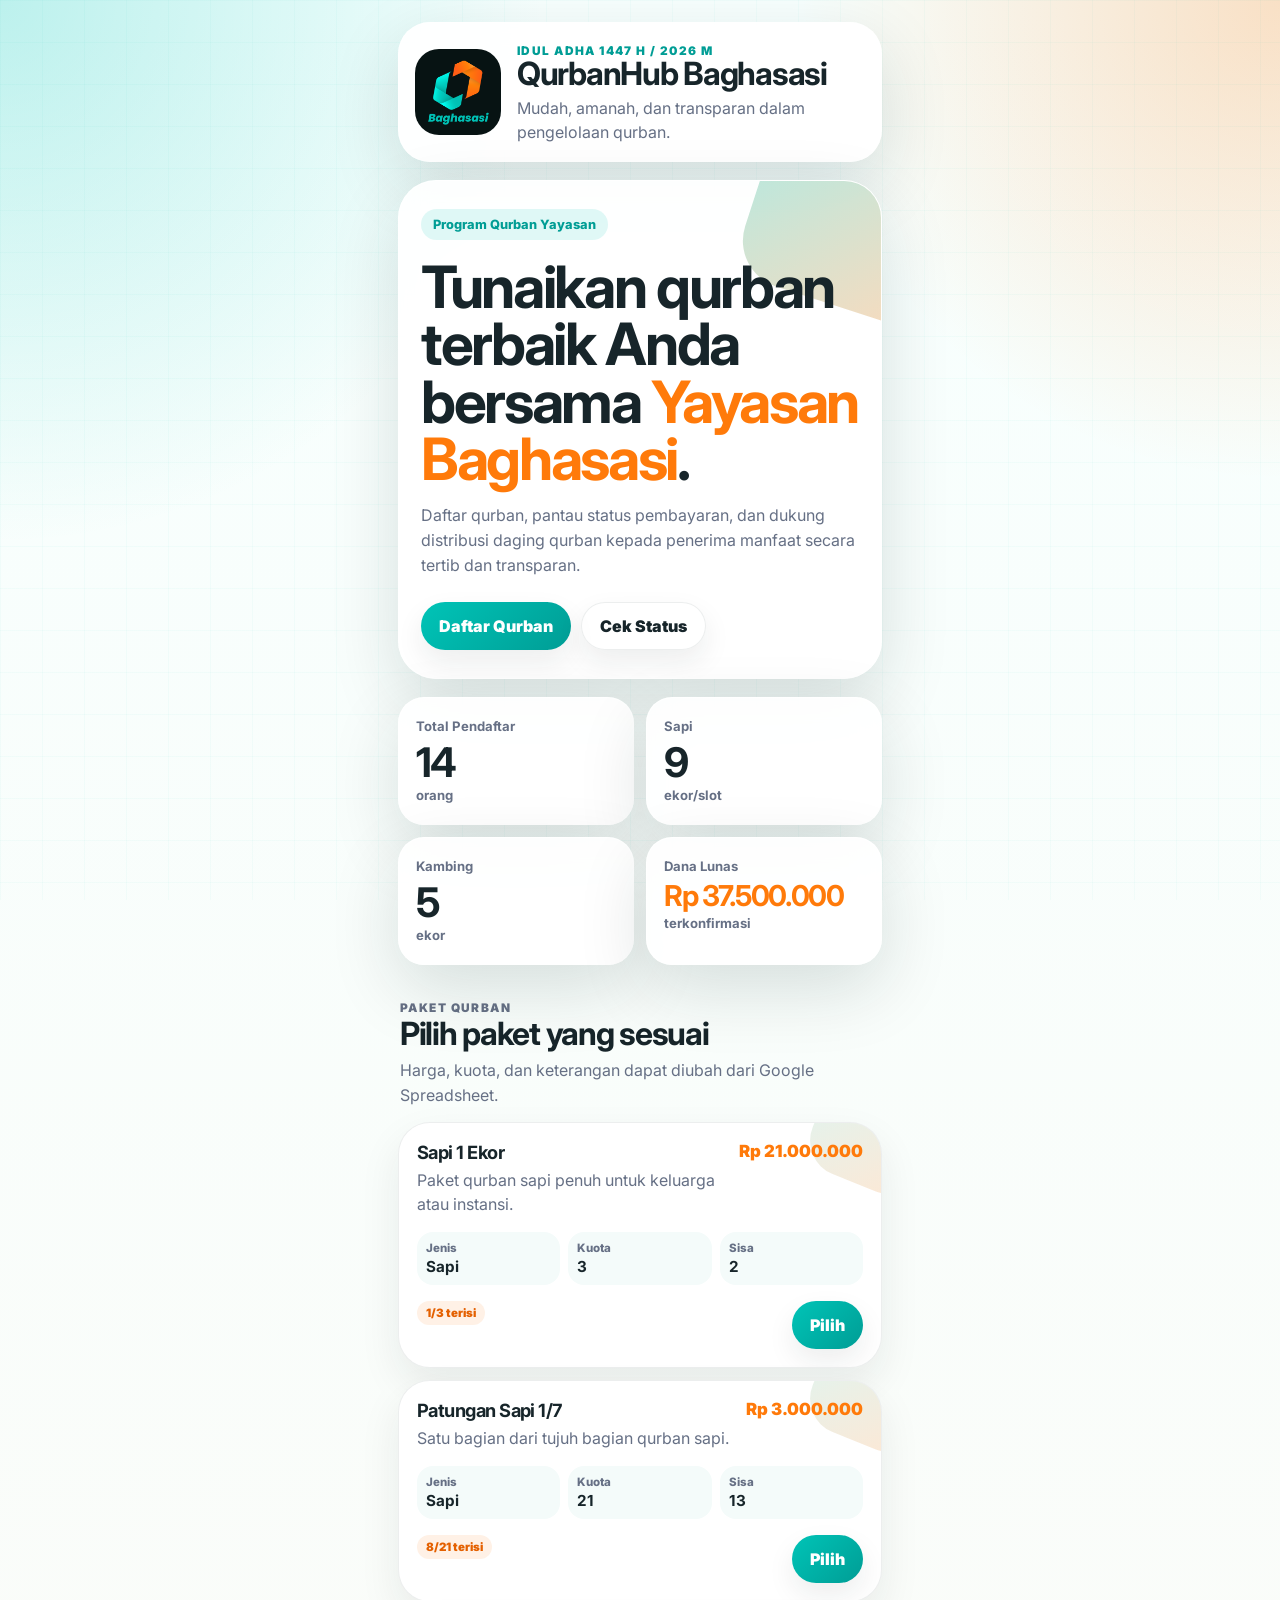
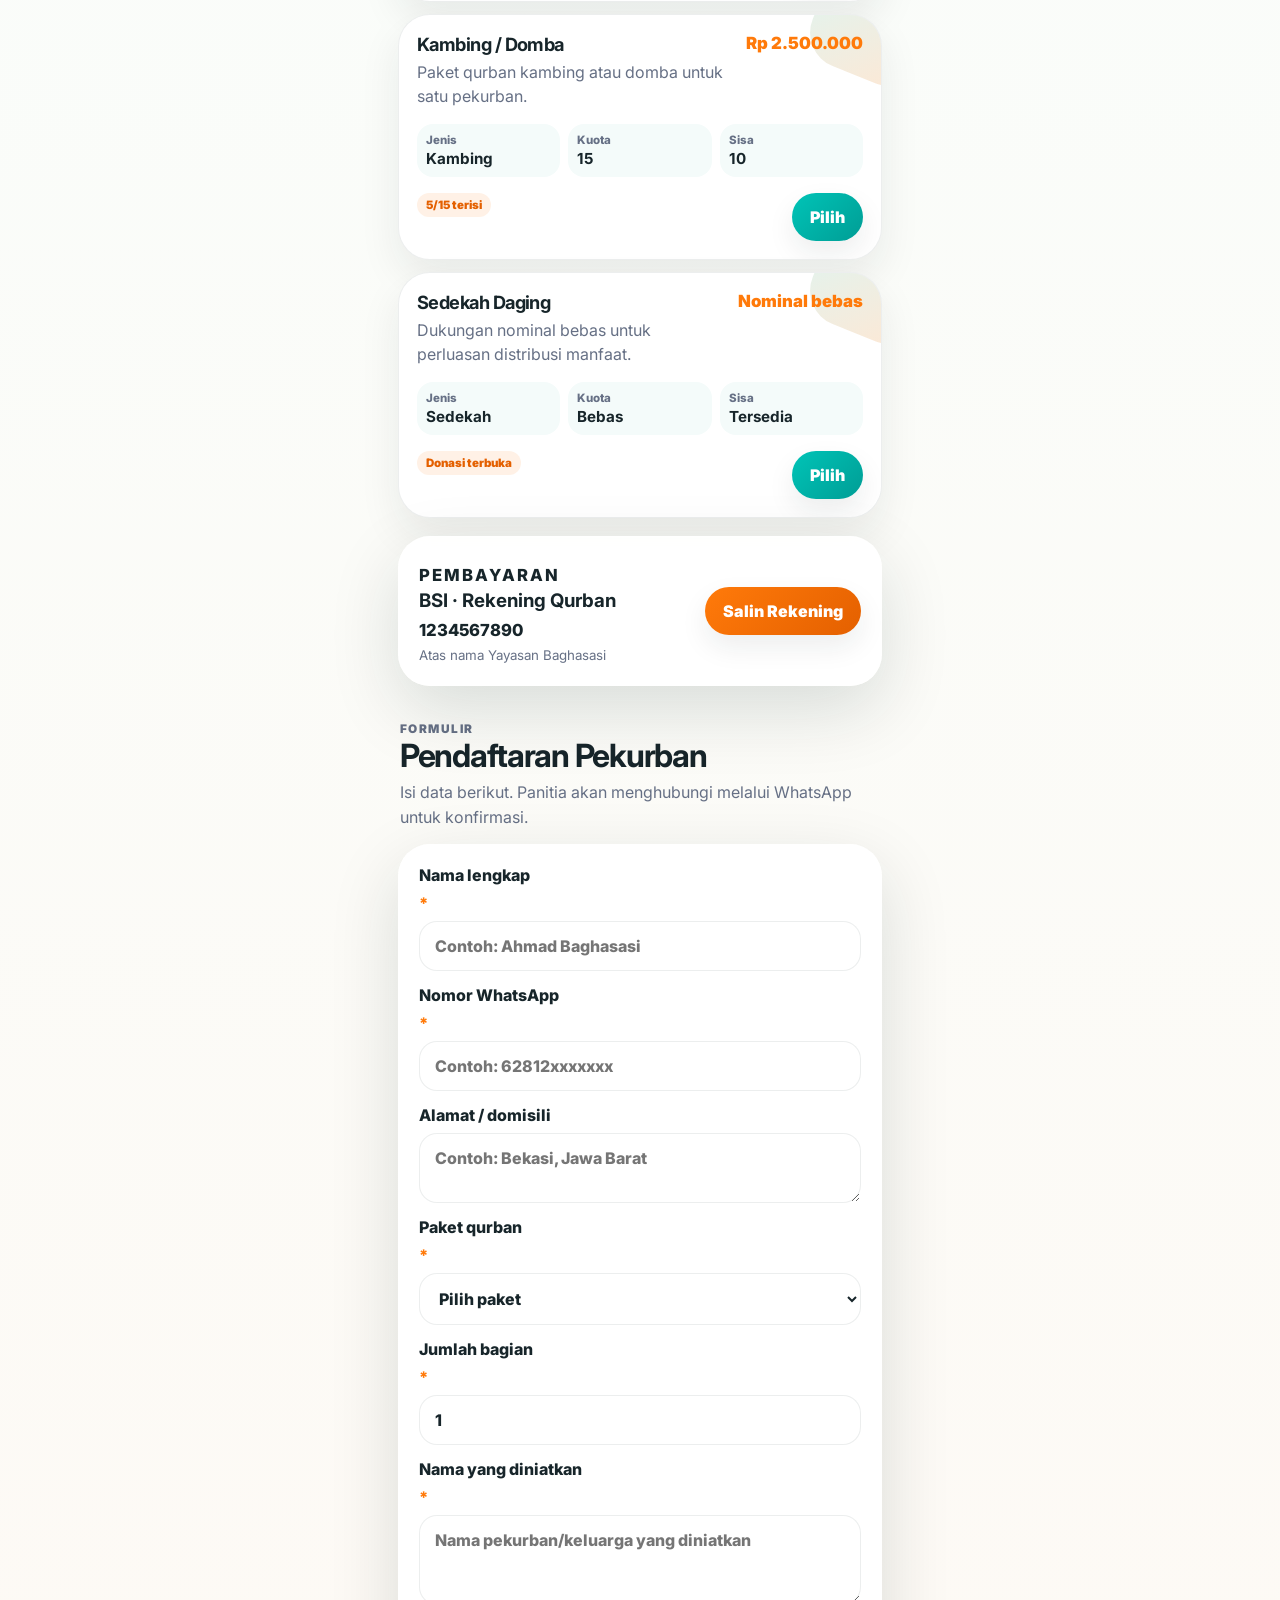
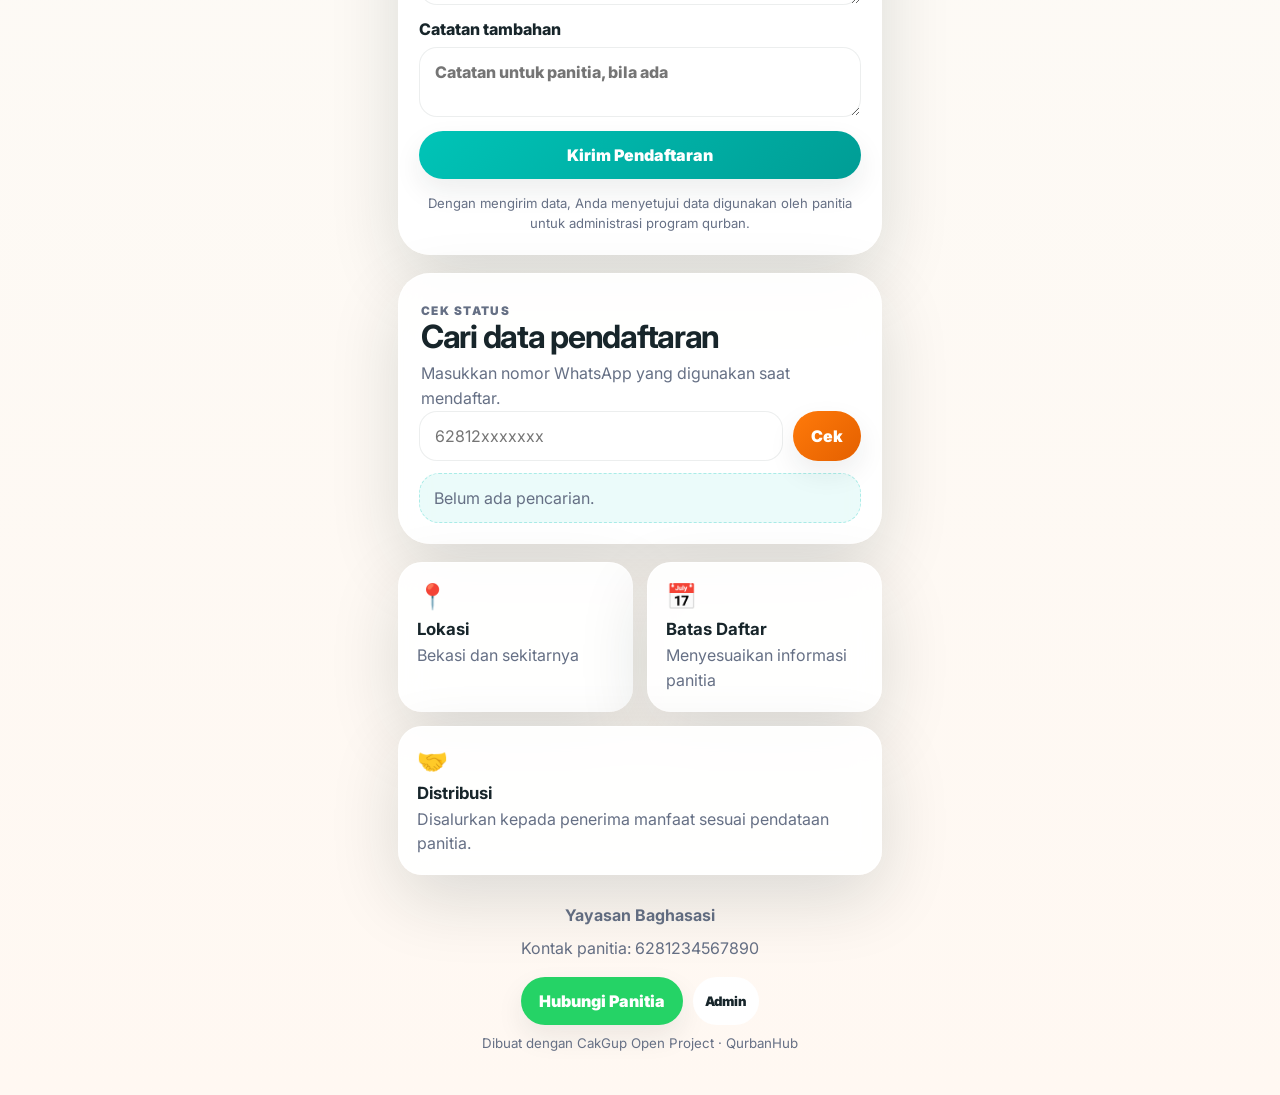
==== index.html @ e731f425 "update" ====
<!doctype html>
<html lang="id">
  <head>
    <meta charset="utf-8" />
    <meta name="viewport" content="width=device-width, initial-scale=1, viewport-fit=cover" />
    <meta name="theme-color" content="#00bdb2" />
    <meta name="description" content="QurbanHub Baghasasi - halaman manajemen qurban berbasis GitHub Pages dan Google Apps Script." />
    <title>QurbanHub Baghasasi</title>
    <link rel="preconnect" href="https://fonts.googleapis.com" />
    <link rel="preconnect" href="https://fonts.gstatic.com" crossorigin />
    <link href="https://fonts.googleapis.com/css2?family=Inter:wght@400;500;600;700;800;900&display=swap" rel="stylesheet" />
    <link rel="stylesheet" href="style.css" />
  </head>
  <body>
    <div class="app-shell">
      <header class="topbar">
        <div class="brand-card glass">
          <img class="brand-logo" src="assets/logo-baghasasi.png" alt="Logo Yayasan Baghasasi" />
          <div class="brand-text">
            <p class="eyebrow" id="programYear">Idul Adha 1447 H / 2026 M</p>
            <h1 id="programName">QurbanHub Baghasasi</h1>
            <p id="programSubtitle">Mudah, amanah, dan transparan dalam pengelolaan qurban.</p>
          </div>
        </div>
      </header>

      <main>
        <section class="hero-section glass">
          <div class="hero-copy">
            <span class="pill">Program Qurban Yayasan</span>
            <h2>Tunaikan qurban terbaik Anda bersama <span>Yayasan Baghasasi</span>.</h2>
            <p id="programDescription">Daftar qurban, pantau status pembayaran, dan dukung distribusi daging qurban kepada penerima manfaat secara tertib dan transparan.</p>
          </div>
          <div class="hero-actions">
            <a href="#formPendaftaran" class="btn primary">Daftar Qurban</a>
            <button class="btn ghost" id="btnOpenStatus" type="button">Cek Status</button>
          </div>
        </section>

        <section class="quick-stats" aria-label="Ringkasan program qurban">
          <article class="stat-card">
            <span>Total Pendaftar</span>
            <strong id="statPendaftar">0</strong>
            <small>orang</small>
          </article>
          <article class="stat-card">
            <span>Sapi</span>
            <strong id="statSapi">0</strong>
            <small>ekor/slot</small>
          </article>
          <article class="stat-card">
            <span>Kambing</span>
            <strong id="statKambing">0</strong>
            <small>ekor</small>
          </article>
          <article class="stat-card accent">
            <span>Dana Lunas</span>
            <strong id="statDana">Rp0</strong>
            <small>terkonfirmasi</small>
          </article>
        </section>

        <section class="section-block" id="paketQurban">
          <div class="section-heading">
            <p class="eyebrow">Paket Qurban</p>
            <h3>Pilih paket yang sesuai</h3>
            <p>Harga, kuota, dan keterangan dapat diubah dari Google Spreadsheet.</p>
          </div>
          <div class="package-list" id="packageList">
            <div class="skeleton-card"></div>
            <div class="skeleton-card"></div>
          </div>
        </section>

        <section class="payment-card glass">
          <div>
            <p class="eyebrow">Pembayaran</p>
            <h3 id="bankTitle">Rekening Qurban</h3>
            <p id="bankAccount">Memuat rekening...</p>
            <small id="bankName">Atas nama Yayasan Baghasasi</small>
          </div>
          <button class="btn secondary" type="button" id="btnCopyRekening">Salin Rekening</button>
        </section>

        <section class="section-block form-section" id="formPendaftaran">
          <div class="section-heading">
            <p class="eyebrow">Formulir</p>
            <h3>Pendaftaran Pekurban</h3>
            <p>Isi data berikut. Panitia akan menghubungi melalui WhatsApp untuk konfirmasi.</p>
          </div>

          <form class="qurban-form glass" id="qurbanForm">
            <label>
              Nama lengkap <span>*</span>
              <input name="nama" type="text" placeholder="Contoh: Ahmad Baghasasi" required />
            </label>
            <label>
              Nomor WhatsApp <span>*</span>
              <input name="whatsapp" type="tel" placeholder="Contoh: 62812xxxxxxx" inputmode="tel" required />
            </label>
            <label>
              Alamat / domisili
              <textarea name="alamat" rows="2" placeholder="Contoh: Bekasi, Jawa Barat"></textarea>
            </label>
            <label>
              Paket qurban <span>*</span>
              <select name="id_paket" id="paketSelect" required>
                <option value="">Pilih paket</option>
              </select>
            </label>
            <label>
              Jumlah bagian <span>*</span>
              <input name="jumlah_bagian" type="number" min="1" value="1" required />
            </label>
            <label>
              Nama yang diniatkan <span>*</span>
              <textarea name="nama_niat" rows="3" placeholder="Nama pekurban/keluarga yang diniatkan" required></textarea>
            </label>
            <label>
              Catatan tambahan
              <textarea name="catatan" rows="2" placeholder="Catatan untuk panitia, bila ada"></textarea>
            </label>
            <button class="btn primary full" type="submit" id="btnSubmit">Kirim Pendaftaran</button>
            <p class="form-note">Dengan mengirim data, Anda menyetujui data digunakan oleh panitia untuk administrasi program qurban.</p>
          </form>
        </section>

        <section class="status-panel glass" id="statusPanel">
          <div class="section-heading compact">
            <p class="eyebrow">Cek Status</p>
            <h3>Cari data pendaftaran</h3>
            <p>Masukkan nomor WhatsApp yang digunakan saat mendaftar.</p>
          </div>
          <div class="status-search">
            <input id="statusWhatsapp" type="tel" placeholder="62812xxxxxxx" inputmode="tel" />
            <button class="btn secondary" id="btnCheckStatus" type="button">Cek</button>
          </div>
          <div id="statusResult" class="status-result muted">Belum ada pencarian.</div>
        </section>

        <section class="section-block info-grid">
          <article class="info-card">
            <span>📍</span>
            <h4>Lokasi</h4>
            <p id="programLocation">Bekasi dan sekitarnya</p>
          </article>
          <article class="info-card">
            <span>📅</span>
            <h4>Batas Daftar</h4>
            <p id="deadlineText">Menyesuaikan informasi panitia</p>
          </article>
          <article class="info-card">
            <span>🤝</span>
            <h4>Distribusi</h4>
            <p>Disalurkan kepada penerima manfaat sesuai pendataan panitia.</p>
          </article>
        </section>

        <section class="admin-panel glass" id="adminPanel" hidden>
          <div class="section-heading compact">
            <p class="eyebrow">Admin</p>
            <h3>Panel Panitia</h3>
            <p>Kelola status pembayaran dan proses qurban.</p>
          </div>
          <div class="admin-toolbar">
            <button class="btn secondary" id="btnRefreshAdmin" type="button">Refresh Data</button>
            <button class="btn ghost" id="btnLogoutAdmin" type="button">Keluar</button>
          </div>
          <div id="adminList" class="admin-list"></div>
        </section>
      </main>

      <footer class="footer">
        <p><strong>Yayasan Baghasasi</strong></p>
        <p id="contactText">Kontak panitia: -</p>
        <div class="footer-actions">
          <a id="btnWhatsapp" class="btn whatsapp" target="_blank" rel="noopener">Hubungi Panitia</a>
          <button class="btn tiny" id="btnAdmin" type="button">Admin</button>
        </div>
        <small>Dibuat dengan CakGup Open Project · QurbanHub</small>
      </footer>
    </div>

    <dialog class="admin-dialog" id="adminDialog">
      <form method="dialog" class="dialog-card">
        <h3>Masuk Panel Admin</h3>
        <p>Masukkan password panitia.</p>
        <input type="password" id="adminPassword" placeholder="Password admin" autocomplete="current-password" />
        <menu>
          <button class="btn ghost" value="cancel" type="submit">Batal</button>
          <button class="btn primary" id="btnLoginAdmin" value="default" type="button">Masuk</button>
        </menu>
      </form>
    </dialog>

    <div class="toast" id="toast" role="status" aria-live="polite"></div>

    <script src="config.js"></script>
    <script src="app.js"></script>
  </body>
</html>
---- style.css ----
:root {
  --tosca: #00c4b7;
  --tosca-dark: #009d95;
  --orange: #ff7a0a;
  --orange-dark: #e46000;
  --ink: #17252a;
  --muted: #667085;
  --soft: #f4fbfa;
  --line: rgba(23, 37, 42, 0.08);
  --card: rgba(255, 255, 255, 0.92);
  --shadow: 0 24px 70px rgba(5, 35, 36, 0.14);
  --radius-xl: 32px;
  --radius-lg: 24px;
  --radius-md: 18px;
}

* {
  box-sizing: border-box;
}

html {
  scroll-behavior: smooth;
}

body {
  margin: 0;
  font-family: 'Inter', system-ui, -apple-system, BlinkMacSystemFont, 'Segoe UI', sans-serif;
  color: var(--ink);
  background:
    radial-gradient(circle at top left, rgba(0, 196, 183, 0.24), transparent 34rem),
    radial-gradient(circle at top right, rgba(255, 122, 10, 0.23), transparent 30rem),
    linear-gradient(180deg, #f7fffe 0%, #fff8f2 100%);
  min-height: 100vh;
}

button,
input,
select,
textarea {
  font: inherit;
}

button {
  cursor: pointer;
}

.app-shell {
  width: min(100%, 520px);
  min-height: 100vh;
  margin: 0 auto;
  padding: 22px 18px 42px;
  position: relative;
}

.app-shell::before {
  content: '';
  position: fixed;
  inset: 0;
  pointer-events: none;
  background-image:
    linear-gradient(rgba(0, 196, 183, 0.03) 1px, transparent 1px),
    linear-gradient(90deg, rgba(0, 196, 183, 0.03) 1px, transparent 1px);
  background-size: 42px 42px;
}

.glass,
.stat-card,
.info-card {
  background: var(--card);
  border: 1px solid rgba(255, 255, 255, 0.88);
  box-shadow: var(--shadow);
  backdrop-filter: blur(14px);
}

.topbar {
  padding-top: env(safe-area-inset-top);
}

.brand-card {
  display: flex;
  align-items: center;
  gap: 16px;
  border-radius: var(--radius-xl);
  padding: 16px;
}

.brand-logo {
  width: 86px;
  height: 86px;
  object-fit: contain;
  border-radius: 24px;
  background: #071313;
  padding: 8px;
  flex: 0 0 auto;
}

.brand-text h1,
.hero-copy h2,
.section-heading h3,
.dialog-card h3 {
  margin: 0;
  letter-spacing: -0.04em;
}

.brand-text h1 {
  font-size: clamp(1.48rem, 5vw, 2rem);
  line-height: 1.02;
}

.brand-text p {
  margin: 5px 0 0;
}

.eyebrow {
  color: var(--tosca-dark);
  font-weight: 900;
  text-transform: uppercase;
  letter-spacing: 0.12em;
  font-size: 0.74rem;
}

#programSubtitle,
.section-heading p,
.hero-copy p,
.info-card p,
.form-note,
.footer p,
.footer small,
.payment-card p,
.payment-card small,
.dialog-card p {
  color: var(--muted);
  line-height: 1.55;
}

main {
  display: grid;
  gap: 18px;
  margin-top: 18px;
}

.hero-section {
  position: relative;
  overflow: hidden;
  border-radius: 38px;
  padding: 28px 22px;
}

.hero-section::before {
  content: '';
  position: absolute;
  width: 220px;
  height: 220px;
  border-radius: 48px;
  background: linear-gradient(135deg, rgba(0, 196, 183, 0.34), rgba(255, 122, 10, 0.28));
  right: -98px;
  top: -90px;
  transform: rotate(18deg);
}

.hero-copy,
.hero-actions {
  position: relative;
  z-index: 1;
}

.pill {
  display: inline-flex;
  align-items: center;
  gap: 8px;
  width: max-content;
  padding: 8px 12px;
  border-radius: 999px;
  background: rgba(0, 196, 183, 0.12);
  color: var(--tosca-dark);
  font-weight: 800;
  font-size: 0.8rem;
}

.hero-copy h2 {
  margin-top: 18px;
  font-size: clamp(2rem, 10vw, 3.65rem);
  line-height: 0.98;
}

.hero-copy h2 span {
  color: var(--orange);
}

.hero-copy p {
  font-size: 1rem;
  margin: 16px 0 0;
}

.hero-actions,
.footer-actions,
.admin-toolbar,
.status-search {
  display: flex;
  gap: 10px;
  flex-wrap: wrap;
}

.hero-actions {
  margin-top: 24px;
}

.btn {
  appearance: none;
  border: 0;
  text-decoration: none;
  display: inline-flex;
  justify-content: center;
  align-items: center;
  min-height: 48px;
  padding: 12px 18px;
  border-radius: 999px;
  font-weight: 900;
  color: var(--ink);
  background: #ffffff;
  box-shadow: 0 12px 28px rgba(23, 37, 42, 0.08);
  transition: transform 0.16s ease, box-shadow 0.16s ease, opacity 0.16s ease;
}

.btn:active {
  transform: translateY(1px) scale(0.99);
}

.btn.primary {
  background: linear-gradient(135deg, var(--tosca), var(--tosca-dark));
  color: #fff;
}

.btn.secondary {
  background: linear-gradient(135deg, var(--orange), var(--orange-dark));
  color: #fff;
}

.btn.ghost {
  background: rgba(255, 255, 255, 0.68);
  color: var(--ink);
  border: 1px solid var(--line);
}

.btn.whatsapp {
  background: #25d366;
  color: #fff;
}

.btn.full {
  width: 100%;
}

.btn.tiny {
  min-height: 36px;
  padding: 8px 12px;
  font-size: 0.82rem;
  box-shadow: none;
}

.quick-stats {
  display: grid;
  grid-template-columns: 1fr 1fr;
  gap: 12px;
}

.stat-card {
  border-radius: 26px;
  padding: 17px;
  min-height: 128px;
}

.stat-card span,
.stat-card small {
  color: var(--muted);
  font-weight: 700;
  font-size: 0.82rem;
}

.stat-card strong {
  display: block;
  margin: 7px 0 2px;
  font-size: clamp(1.72rem, 7vw, 2.55rem);
  line-height: 1;
  letter-spacing: -0.05em;
}

.stat-card.accent strong {
  color: var(--orange);
  font-size: clamp(1.35rem, 5vw, 1.8rem);
}

.section-block {
  display: grid;
  gap: 14px;
}

.section-heading {
  padding: 8px 2px 0;
}

.section-heading.compact {
  padding-top: 0;
}

.section-heading h3 {
  font-size: clamp(1.4rem, 5.5vw, 2rem);
  line-height: 1.05;
}

.section-heading p {
  margin: 8px 0 0;
}

.package-list {
  display: grid;
  gap: 12px;
}

.package-card {
  border-radius: var(--radius-xl);
  padding: 18px;
  background: #fff;
  border: 1px solid var(--line);
  box-shadow: 0 18px 42px rgba(23, 37, 42, 0.08);
  overflow: hidden;
  position: relative;
}

.package-card::after {
  content: '';
  width: 118px;
  height: 118px;
  position: absolute;
  right: -54px;
  top: -54px;
  border-radius: 36px;
  background: linear-gradient(135deg, rgba(0, 196, 183, 0.14), rgba(255, 122, 10, 0.18));
  transform: rotate(22deg);
}

.package-top,
.package-footer {
  position: relative;
  z-index: 1;
  display: flex;
  justify-content: space-between;
  gap: 12px;
  align-items: flex-start;
}

.package-title h4 {
  margin: 0;
  font-size: 1.14rem;
  letter-spacing: -0.03em;
}

.package-title p {
  margin: 5px 0 0;
  color: var(--muted);
  line-height: 1.5;
}

.price {
  white-space: nowrap;
  color: var(--orange);
  font-size: 1.05rem;
  font-weight: 900;
}

.package-meta {
  position: relative;
  z-index: 1;
  display: grid;
  grid-template-columns: repeat(3, 1fr);
  gap: 8px;
  margin: 16px 0;
}

.meta-chip {
  padding: 9px;
  border-radius: 16px;
  background: var(--soft);
}

.meta-chip span {
  display: block;
  color: var(--muted);
  font-size: 0.72rem;
  font-weight: 800;
}

.meta-chip strong {
  display: block;
  margin-top: 2px;
  font-size: 0.95rem;
}

.payment-card,
.status-panel,
.admin-panel,
.qurban-form {
  border-radius: var(--radius-xl);
  padding: 20px;
}

.payment-card {
  display: grid;
  gap: 14px;
}

.payment-card h3 {
  margin: 0;
}

.payment-card p {
  margin: 6px 0 0;
  font-size: 1.04rem;
  font-weight: 800;
  color: var(--ink);
}

.qurban-form {
  display: grid;
  gap: 14px;
}

label {
  display: grid;
  gap: 8px;
  font-weight: 800;
}

label span {
  color: var(--orange);
}

input,
select,
textarea {
  width: 100%;
  border: 1px solid var(--line);
  border-radius: 18px;
  padding: 14px 15px;
  background: rgba(255, 255, 255, 0.92);
  color: var(--ink);
  outline: none;
}

input:focus,
select:focus,
textarea:focus {
  border-color: var(--tosca);
  box-shadow: 0 0 0 4px rgba(0, 196, 183, 0.12);
}

textarea {
  resize: vertical;
}

.form-note {
  margin: 0;
  font-size: 0.82rem;
  text-align: center;
}

.status-search input {
  flex: 1;
  min-width: 170px;
}

.status-result {
  margin-top: 12px;
  border-radius: 20px;
  padding: 14px;
  background: rgba(0, 196, 183, 0.08);
  border: 1px dashed rgba(0, 196, 183, 0.28);
}

.status-result.muted {
  color: var(--muted);
}

.info-grid {
  grid-template-columns: 1fr;
}

.info-card {
  border-radius: var(--radius-lg);
  padding: 18px;
}

.info-card span {
  font-size: 1.55rem;
}

.info-card h4 {
  margin: 8px 0 4px;
  font-size: 1.05rem;
}

.info-card p {
  margin: 0;
}

.admin-toolbar {
  margin: 14px 0;
}

.admin-list {
  display: grid;
  gap: 12px;
}

.admin-item {
  border: 1px solid var(--line);
  border-radius: 22px;
  padding: 14px;
  background: #fff;
}

.admin-item h4 {
  margin: 0 0 4px;
  letter-spacing: -0.02em;
}

.admin-item p {
  margin: 3px 0;
  color: var(--muted);
  font-size: 0.88rem;
  line-height: 1.45;
}

.admin-grid {
  display: grid;
  grid-template-columns: 1fr;
  gap: 9px;
  margin-top: 12px;
}

.badge {
  display: inline-flex;
  width: max-content;
  padding: 5px 9px;
  border-radius: 999px;
  background: rgba(255, 122, 10, 0.1);
  color: var(--orange-dark);
  font-weight: 900;
  font-size: 0.72rem;
}

.footer {
  margin-top: 28px;
  text-align: center;
  display: grid;
  gap: 8px;
}

.footer p {
  margin: 0;
}

.footer-actions {
  justify-content: center;
  margin-top: 8px;
}

.admin-dialog {
  width: min(92vw, 430px);
  border: 0;
  border-radius: 28px;
  padding: 0;
  background: transparent;
}

.admin-dialog::backdrop {
  background: rgba(10, 20, 20, 0.54);
  backdrop-filter: blur(6px);
}

.dialog-card {
  background: #fff;
  border-radius: 28px;
  padding: 22px;
  display: grid;
  gap: 12px;
}

.dialog-card menu {
  margin: 4px 0 0;
  padding: 0;
  display: flex;
  gap: 10px;
  justify-content: flex-end;
}

.toast {
  position: fixed;
  z-index: 20;
  left: 50%;
  bottom: 22px;
  transform: translateX(-50%) translateY(120px);
  width: min(92vw, 450px);
  background: #17252a;
  color: #fff;
  border-radius: 18px;
  padding: 14px 16px;
  box-shadow: 0 22px 42px rgba(0, 0, 0, 0.22);
  opacity: 0;
  transition: all 0.22s ease;
}

.toast.show {
  opacity: 1;
  transform: translateX(-50%) translateY(0);
}

.skeleton-card {
  height: 162px;
  border-radius: var(--radius-xl);
  background: linear-gradient(90deg, #f2f4f7, #ffffff, #f2f4f7);
  background-size: 200% 100%;
  animation: shimmer 1.2s linear infinite;
}

@keyframes shimmer {
  from { background-position: 200% 0; }
  to { background-position: -200% 0; }
}

@media (min-width: 460px) {
  .info-grid {
    grid-template-columns: 1fr 1fr;
  }

  .info-grid .info-card:last-child {
    grid-column: 1 / -1;
  }

  .payment-card {
    grid-template-columns: 1fr auto;
    align-items: center;
  }
}

@media (max-width: 370px) {
  .app-shell {
    padding-inline: 12px;
  }

  .brand-logo {
    width: 72px;
    height: 72px;
  }

  .quick-stats {
    grid-template-columns: 1fr;
  }
}
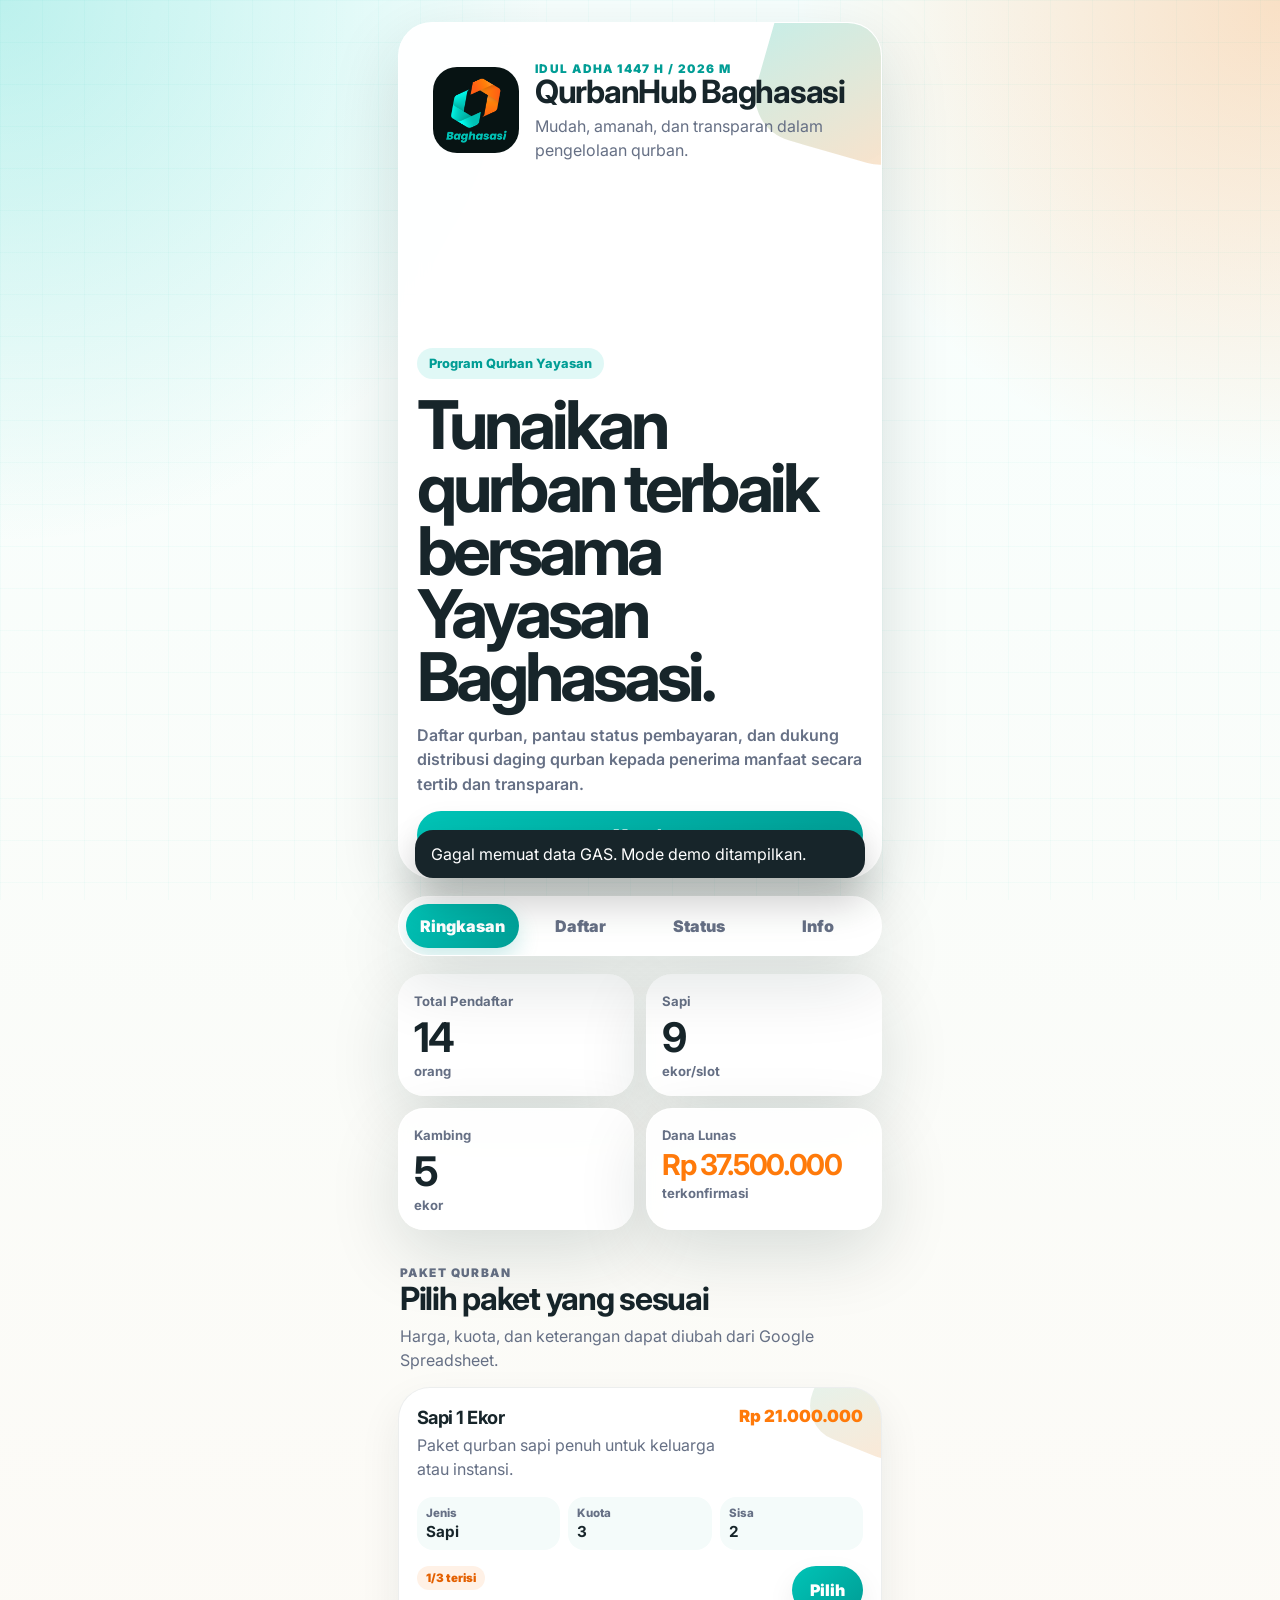
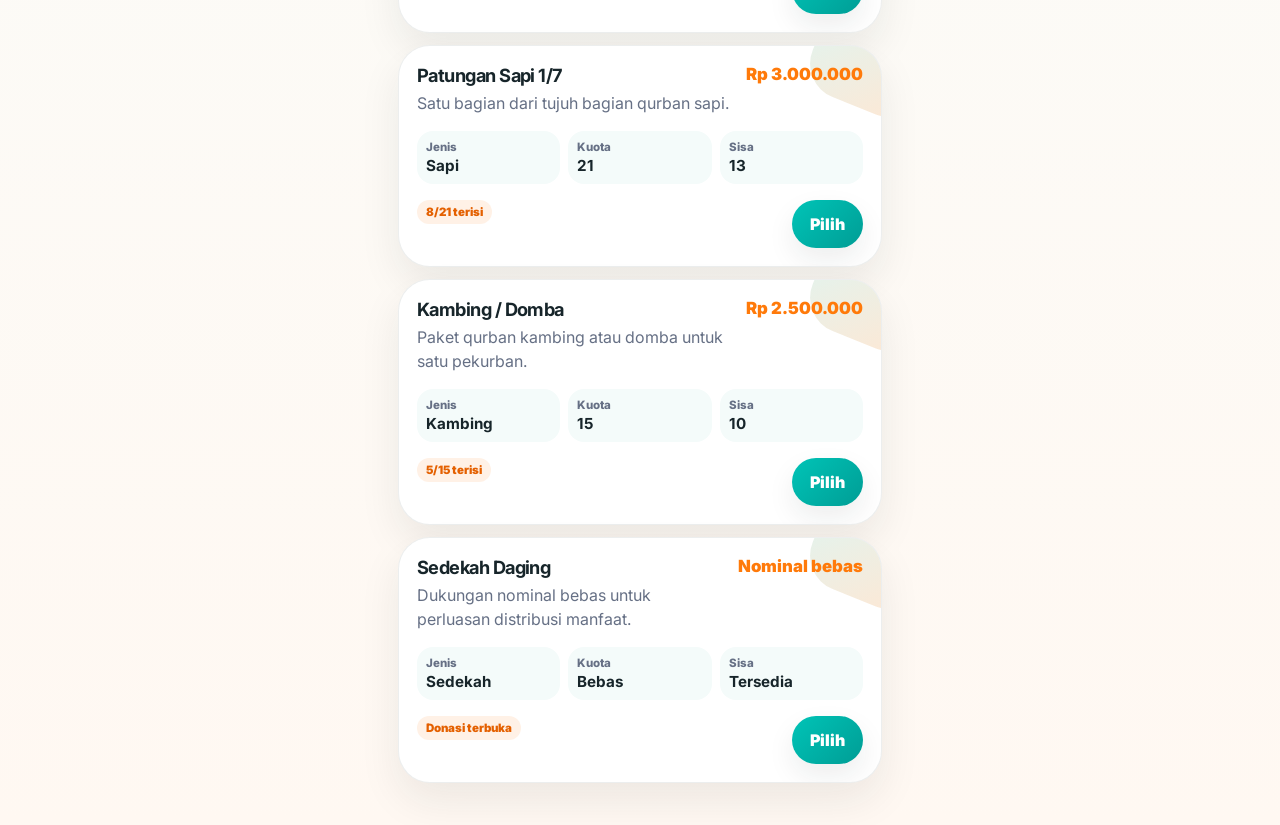
==== commit a69027fc: "update" ====
--- a/index.html
+++ b/index.html
@@ -11,10 +11,10 @@
     <link href="https://fonts.googleapis.com/css2?family=Inter:wght@400;500;600;700;800;900&display=swap" rel="stylesheet" />
     <link rel="stylesheet" href="style.css" />
   </head>
-  <body>
+  <body class="landing-mode">
     <div class="app-shell">
-      <header class="topbar">
-        <div class="brand-card glass">
+      <header class="topbar landing-screen glass" id="landingScreen">
+        <div class="brand-card">
           <img class="brand-logo" src="assets/logo-baghasasi.png" alt="Logo Yayasan Baghasasi" />
           <div class="brand-text">
             <p class="eyebrow" id="programYear">Idul Adha 1447 H / 2026 M</p>
@@ -22,138 +22,147 @@
             <p id="programSubtitle">Mudah, amanah, dan transparan dalam pengelolaan qurban.</p>
           </div>
         </div>
+        <div class="landing-copy">
+          <span class="pill">Program Qurban Yayasan</span>
+          <h2>Tunaikan qurban terbaik bersama Yayasan Baghasasi.</h2>
+          <p id="programDescription">Daftar qurban, pantau status pembayaran, dan dukung distribusi daging qurban kepada penerima manfaat secara tertib dan transparan.</p>
+          <button class="btn primary full" id="btnEnterApp" type="button">Masuk</button>
+        </div>
       </header>
 
-      <main>
-        <section class="hero-section glass">
-          <div class="hero-copy">
-            <span class="pill">Program Qurban Yayasan</span>
-            <h2>Tunaikan qurban terbaik Anda bersama <span>Yayasan Baghasasi</span>.</h2>
-            <p id="programDescription">Daftar qurban, pantau status pembayaran, dan dukung distribusi daging qurban kepada penerima manfaat secara tertib dan transparan.</p>
-          </div>
-          <div class="hero-actions">
-            <a href="#formPendaftaran" class="btn primary">Daftar Qurban</a>
-            <button class="btn ghost" id="btnOpenStatus" type="button">Cek Status</button>
-          </div>
-        </section>
-
-        <section class="quick-stats" aria-label="Ringkasan program qurban">
-          <article class="stat-card">
-            <span>Total Pendaftar</span>
-            <strong id="statPendaftar">0</strong>
-            <small>orang</small>
-          </article>
-          <article class="stat-card">
-            <span>Sapi</span>
-            <strong id="statSapi">0</strong>
-            <small>ekor/slot</small>
-          </article>
-          <article class="stat-card">
-            <span>Kambing</span>
-            <strong id="statKambing">0</strong>
-            <small>ekor</small>
-          </article>
-          <article class="stat-card accent">
-            <span>Dana Lunas</span>
-            <strong id="statDana">Rp0</strong>
-            <small>terkonfirmasi</small>
-          </article>
-        </section>
-
-        <section class="section-block" id="paketQurban">
-          <div class="section-heading">
-            <p class="eyebrow">Paket Qurban</p>
-            <h3>Pilih paket yang sesuai</h3>
-            <p>Harga, kuota, dan keterangan dapat diubah dari Google Spreadsheet.</p>
-          </div>
-          <div class="package-list" id="packageList">
-            <div class="skeleton-card"></div>
-            <div class="skeleton-card"></div>
-          </div>
-        </section>
-
-        <section class="payment-card glass">
-          <div>
-            <p class="eyebrow">Pembayaran</p>
-            <h3 id="bankTitle">Rekening Qurban</h3>
-            <p id="bankAccount">Memuat rekening...</p>
-            <small id="bankName">Atas nama Yayasan Baghasasi</small>
-          </div>
-          <button class="btn secondary" type="button" id="btnCopyRekening">Salin Rekening</button>
-        </section>
-
-        <section class="section-block form-section" id="formPendaftaran">
-          <div class="section-heading">
-            <p class="eyebrow">Formulir</p>
-            <h3>Pendaftaran Pekurban</h3>
-            <p>Isi data berikut. Panitia akan menghubungi melalui WhatsApp untuk konfirmasi.</p>
-          </div>
-
-          <form class="qurban-form glass" id="qurbanForm">
-            <label>
-              Nama lengkap <span>*</span>
-              <input name="nama" type="text" placeholder="Contoh: Ahmad Baghasasi" required />
-            </label>
-            <label>
-              Nomor WhatsApp <span>*</span>
-              <input name="whatsapp" type="tel" placeholder="Contoh: 62812xxxxxxx" inputmode="tel" required />
-            </label>
-            <label>
-              Alamat / domisili
-              <textarea name="alamat" rows="2" placeholder="Contoh: Bekasi, Jawa Barat"></textarea>
-            </label>
-            <label>
-              Paket qurban <span>*</span>
-              <select name="id_paket" id="paketSelect" required>
-                <option value="">Pilih paket</option>
-              </select>
-            </label>
-            <label>
-              Jumlah bagian <span>*</span>
-              <input name="jumlah_bagian" type="number" min="1" value="1" required />
-            </label>
-            <label>
-              Nama yang diniatkan <span>*</span>
-              <textarea name="nama_niat" rows="3" placeholder="Nama pekurban/keluarga yang diniatkan" required></textarea>
-            </label>
-            <label>
-              Catatan tambahan
-              <textarea name="catatan" rows="2" placeholder="Catatan untuk panitia, bila ada"></textarea>
-            </label>
-            <button class="btn primary full" type="submit" id="btnSubmit">Kirim Pendaftaran</button>
-            <p class="form-note">Dengan mengirim data, Anda menyetujui data digunakan oleh panitia untuk administrasi program qurban.</p>
-          </form>
-        </section>
-
-        <section class="status-panel glass" id="statusPanel">
-          <div class="section-heading compact">
-            <p class="eyebrow">Cek Status</p>
-            <h3>Cari data pendaftaran</h3>
-            <p>Masukkan nomor WhatsApp yang digunakan saat mendaftar.</p>
-          </div>
-          <div class="status-search">
-            <input id="statusWhatsapp" type="tel" placeholder="62812xxxxxxx" inputmode="tel" />
-            <button class="btn secondary" id="btnCheckStatus" type="button">Cek</button>
-          </div>
-          <div id="statusResult" class="status-result muted">Belum ada pencarian.</div>
-        </section>
-
-        <section class="section-block info-grid">
-          <article class="info-card">
-            <span>📍</span>
-            <h4>Lokasi</h4>
-            <p id="programLocation">Bekasi dan sekitarnya</p>
-          </article>
-          <article class="info-card">
-            <span>📅</span>
-            <h4>Batas Daftar</h4>
-            <p id="deadlineText">Menyesuaikan informasi panitia</p>
-          </article>
-          <article class="info-card">
-            <span>🤝</span>
-            <h4>Distribusi</h4>
-            <p>Disalurkan kepada penerima manfaat sesuai pendataan panitia.</p>
-          </article>
+      <main class="app-content" id="appContent" hidden>
+        <nav class="tab-nav glass" aria-label="Navigasi informasi qurban">
+          <button class="tab-button active" id="tabBtn-ringkasan" type="button" data-tab="ringkasan" aria-controls="tab-ringkasan" aria-selected="true">Ringkasan</button>
+          <button class="tab-button" id="tabBtn-daftar" type="button" data-tab="daftar" aria-controls="tab-daftar" aria-selected="false">Daftar</button>
+          <button class="tab-button" id="tabBtn-status" type="button" data-tab="status" aria-controls="tab-status" aria-selected="false">Status</button>
+          <button class="tab-button" id="tabBtn-info" type="button" data-tab="info" aria-controls="tab-info" aria-selected="false">Info</button>
+        </nav>
+
+        <section class="tab-panel active" id="tab-ringkasan" role="tabpanel" aria-labelledby="tabBtn-ringkasan">
+          <section class="quick-stats" aria-label="Ringkasan program qurban">
+            <article class="stat-card">
+              <span>Total Pendaftar</span>
+              <strong id="statPendaftar">0</strong>
+              <small>orang</small>
+            </article>
+            <article class="stat-card">
+              <span>Sapi</span>
+              <strong id="statSapi">0</strong>
+              <small>ekor/slot</small>
+            </article>
+            <article class="stat-card">
+              <span>Kambing</span>
+              <strong id="statKambing">0</strong>
+              <small>ekor</small>
+            </article>
+            <article class="stat-card accent">
+              <span>Dana Lunas</span>
+              <strong id="statDana">Rp0</strong>
+              <small>terkonfirmasi</small>
+            </article>
+          </section>
+
+          <section class="section-block" id="paketQurban">
+            <div class="section-heading">
+              <p class="eyebrow">Paket Qurban</p>
+              <h3>Pilih paket yang sesuai</h3>
+              <p>Harga, kuota, dan keterangan dapat diubah dari Google Spreadsheet.</p>
+            </div>
+            <div class="package-list" id="packageList">
+              <div class="skeleton-card"></div>
+              <div class="skeleton-card"></div>
+            </div>
+          </section>
+        </section>
+
+        <section class="tab-panel" id="tab-daftar" role="tabpanel" aria-labelledby="tabBtn-daftar">
+          <section class="section-block form-section" id="formPendaftaran">
+            <div class="section-heading">
+              <p class="eyebrow">Formulir</p>
+              <h3>Pendaftaran Pekurban</h3>
+              <p>Isi data berikut. Panitia akan menghubungi melalui WhatsApp untuk konfirmasi.</p>
+            </div>
+
+            <form class="qurban-form glass" id="qurbanForm">
+              <label>
+                Nama lengkap <span>*</span>
+                <input name="nama" type="text" placeholder="Contoh: Ahmad Baghasasi" required />
+              </label>
+              <label>
+                Nomor WhatsApp <span>*</span>
+                <input name="whatsapp" type="tel" placeholder="Contoh: 62812xxxxxxx" inputmode="tel" required />
+              </label>
+              <label>
+                Alamat / domisili
+                <textarea name="alamat" rows="2" placeholder="Contoh: Bekasi, Jawa Barat"></textarea>
+              </label>
+              <label>
+                Paket qurban <span>*</span>
+                <select name="id_paket" id="paketSelect" required>
+                  <option value="">Pilih paket</option>
+                </select>
+              </label>
+              <label>
+                Jumlah bagian <span>*</span>
+                <input name="jumlah_bagian" type="number" min="1" value="1" required />
+              </label>
+              <label>
+                Nama yang diniatkan <span>*</span>
+                <textarea name="nama_niat" rows="3" placeholder="Nama pekurban/keluarga yang diniatkan" required></textarea>
+              </label>
+              <label>
+                Catatan tambahan
+                <textarea name="catatan" rows="2" placeholder="Catatan untuk panitia, bila ada"></textarea>
+              </label>
+              <button class="btn primary full" type="submit" id="btnSubmit">Kirim Pendaftaran</button>
+              <p class="form-note">Dengan mengirim data, Anda menyetujui data digunakan oleh panitia untuk administrasi program qurban.</p>
+            </form>
+          </section>
+        </section>
+
+        <section class="tab-panel" id="tab-status" role="tabpanel" aria-labelledby="tabBtn-status">
+          <section class="status-panel glass" id="statusPanel">
+            <div class="section-heading compact">
+              <p class="eyebrow">Cek Status</p>
+              <h3>Cari data pendaftaran</h3>
+              <p>Masukkan nomor WhatsApp yang digunakan saat mendaftar.</p>
+            </div>
+            <div class="status-search">
+              <input id="statusWhatsapp" type="tel" placeholder="62812xxxxxxx" inputmode="tel" />
+              <button class="btn secondary" id="btnCheckStatus" type="button">Cek</button>
+            </div>
+            <div id="statusResult" class="status-result muted">Belum ada pencarian.</div>
+          </section>
+        </section>
+
+        <section class="tab-panel" id="tab-info" role="tabpanel" aria-labelledby="tabBtn-info">
+          <section class="payment-card glass">
+            <div>
+              <p class="eyebrow">Pembayaran</p>
+              <h3 id="bankTitle">Rekening Qurban</h3>
+              <p id="bankAccount">Memuat rekening...</p>
+              <small id="bankName">Atas nama Yayasan Baghasasi</small>
+            </div>
+            <button class="btn secondary" type="button" id="btnCopyRekening">Salin Rekening</button>
+          </section>
+
+          <section class="section-block info-grid">
+            <article class="info-card">
+              <span aria-hidden="true">Lokasi</span>
+              <h4>Lokasi</h4>
+              <p id="programLocation">Bekasi dan sekitarnya</p>
+            </article>
+            <article class="info-card">
+              <span aria-hidden="true">Batas</span>
+              <h4>Batas Daftar</h4>
+              <p id="deadlineText">Menyesuaikan informasi panitia</p>
+            </article>
+            <article class="info-card">
+              <span aria-hidden="true">Amanah</span>
+              <h4>Distribusi</h4>
+              <p>Disalurkan kepada penerima manfaat sesuai pendataan panitia.</p>
+            </article>
+          </section>
         </section>
 
         <section class="admin-panel glass" id="adminPanel" hidden>
@@ -170,14 +179,14 @@
         </section>
       </main>
 
-      <footer class="footer">
+      <footer class="footer" id="appFooter">
         <p><strong>Yayasan Baghasasi</strong></p>
         <p id="contactText">Kontak panitia: -</p>
         <div class="footer-actions">
           <a id="btnWhatsapp" class="btn whatsapp" target="_blank" rel="noopener">Hubungi Panitia</a>
           <button class="btn tiny" id="btnAdmin" type="button">Admin</button>
         </div>
-        <small>Dibuat dengan CakGup Open Project · QurbanHub</small>
+        <small>Dibuat dengan CakGup Open Project - QurbanHub</small>
       </footer>
     </div>
 
--- a/style.css
+++ b/style.css
@@ -44,6 +44,11 @@
   cursor: pointer;
 }
 
+button:disabled {
+  cursor: wait;
+  opacity: 0.72;
+}
+
 .app-shell {
   width: min(100%, 520px);
   min-height: 100vh;
@@ -76,6 +81,41 @@
   padding-top: env(safe-area-inset-top);
 }
 
+.landing-mode .app-shell {
+  display: grid;
+  align-items: center;
+  min-height: 100svh;
+}
+
+.landing-mode .footer {
+  display: none;
+}
+
+.landing-screen {
+  position: relative;
+  min-height: calc(100svh - 44px);
+  display: flex;
+  flex-direction: column;
+  justify-content: space-between;
+  gap: 26px;
+  border-radius: 34px;
+  padding: 18px;
+  overflow: hidden;
+}
+
+.landing-screen::after {
+  content: '';
+  position: absolute;
+  right: -58px;
+  top: -42px;
+  width: 174px;
+  height: 174px;
+  border-radius: 46px;
+  background: linear-gradient(135deg, rgba(0, 196, 183, 0.26), rgba(255, 122, 10, 0.22));
+  transform: rotate(16deg);
+  z-index: -1;
+}
+
 .brand-card {
   display: flex;
   align-items: center;
@@ -109,6 +149,26 @@
 
 .brand-text p {
   margin: 5px 0 0;
+}
+
+.landing-copy {
+  display: grid;
+  gap: 14px;
+}
+
+.landing-copy h2 {
+  margin: 0;
+  max-width: 11ch;
+  font-size: clamp(2.55rem, 13vw, 4.2rem);
+  line-height: 0.94;
+  letter-spacing: -0.06em;
+}
+
+.landing-copy p {
+  margin: 0;
+  color: var(--muted);
+  line-height: 1.55;
+  font-weight: 600;
 }
 
 .eyebrow {
@@ -137,6 +197,48 @@
   display: grid;
   gap: 18px;
   margin-top: 18px;
+}
+
+.app-content {
+  align-content: start;
+}
+
+.tab-nav {
+  position: sticky;
+  top: max(10px, env(safe-area-inset-top));
+  z-index: 10;
+  display: grid;
+  grid-template-columns: repeat(4, 1fr);
+  gap: 6px;
+  padding: 7px;
+  border-radius: 999px;
+  overflow: hidden;
+}
+
+.tab-button {
+  min-height: 44px;
+  border: 0;
+  border-radius: 999px;
+  background: transparent;
+  color: var(--muted);
+  font-weight: 900;
+  padding: 0 6px;
+  white-space: nowrap;
+}
+
+.tab-button.active {
+  background: linear-gradient(135deg, var(--tosca), var(--tosca-dark));
+  color: #fff;
+  box-shadow: 0 10px 22px rgba(0, 157, 149, 0.2);
+}
+
+.tab-panel {
+  display: none;
+  gap: 18px;
+}
+
+.tab-panel.active {
+  display: grid;
 }
 
 .hero-section {
@@ -226,6 +328,15 @@
   transform: translateY(1px) scale(0.99);
 }
 
+.btn:focus-visible,
+.tab-button:focus-visible,
+input:focus-visible,
+select:focus-visible,
+textarea:focus-visible {
+  outline: 3px solid rgba(255, 122, 10, 0.42);
+  outline-offset: 3px;
+}
+
 .btn.primary {
   background: linear-gradient(135deg, var(--tosca), var(--tosca-dark));
   color: #fff;
@@ -266,8 +377,8 @@
 
 .stat-card {
   border-radius: 26px;
-  padding: 17px;
-  min-height: 128px;
+  padding: 15px;
+  min-height: 112px;
 }
 
 .stat-card span,
@@ -467,6 +578,10 @@
 .status-search input {
   flex: 1;
   min-width: 170px;
+}
+
+.status-search .btn {
+  min-width: 92px;
 }
 
 .status-result {
@@ -648,12 +763,46 @@
     padding-inline: 12px;
   }
 
+  .landing-screen {
+    min-height: calc(100svh - 24px);
+    border-radius: 28px;
+    padding: 14px;
+  }
+
   .brand-logo {
     width: 72px;
     height: 72px;
   }
 
+  .brand-card {
+    padding: 10px;
+  }
+
   .quick-stats {
     grid-template-columns: 1fr;
   }
-}
+
+  .tab-nav {
+    gap: 4px;
+    padding: 5px;
+  }
+
+  .tab-button {
+    min-height: 40px;
+    font-size: 0.78rem;
+  }
+}
+
+@media (prefers-reduced-motion: reduce) {
+  html {
+    scroll-behavior: auto;
+  }
+
+  *,
+  *::before,
+  *::after {
+    animation-duration: 0.01ms !important;
+    animation-iteration-count: 1 !important;
+    transition-duration: 0.01ms !important;
+  }
+}
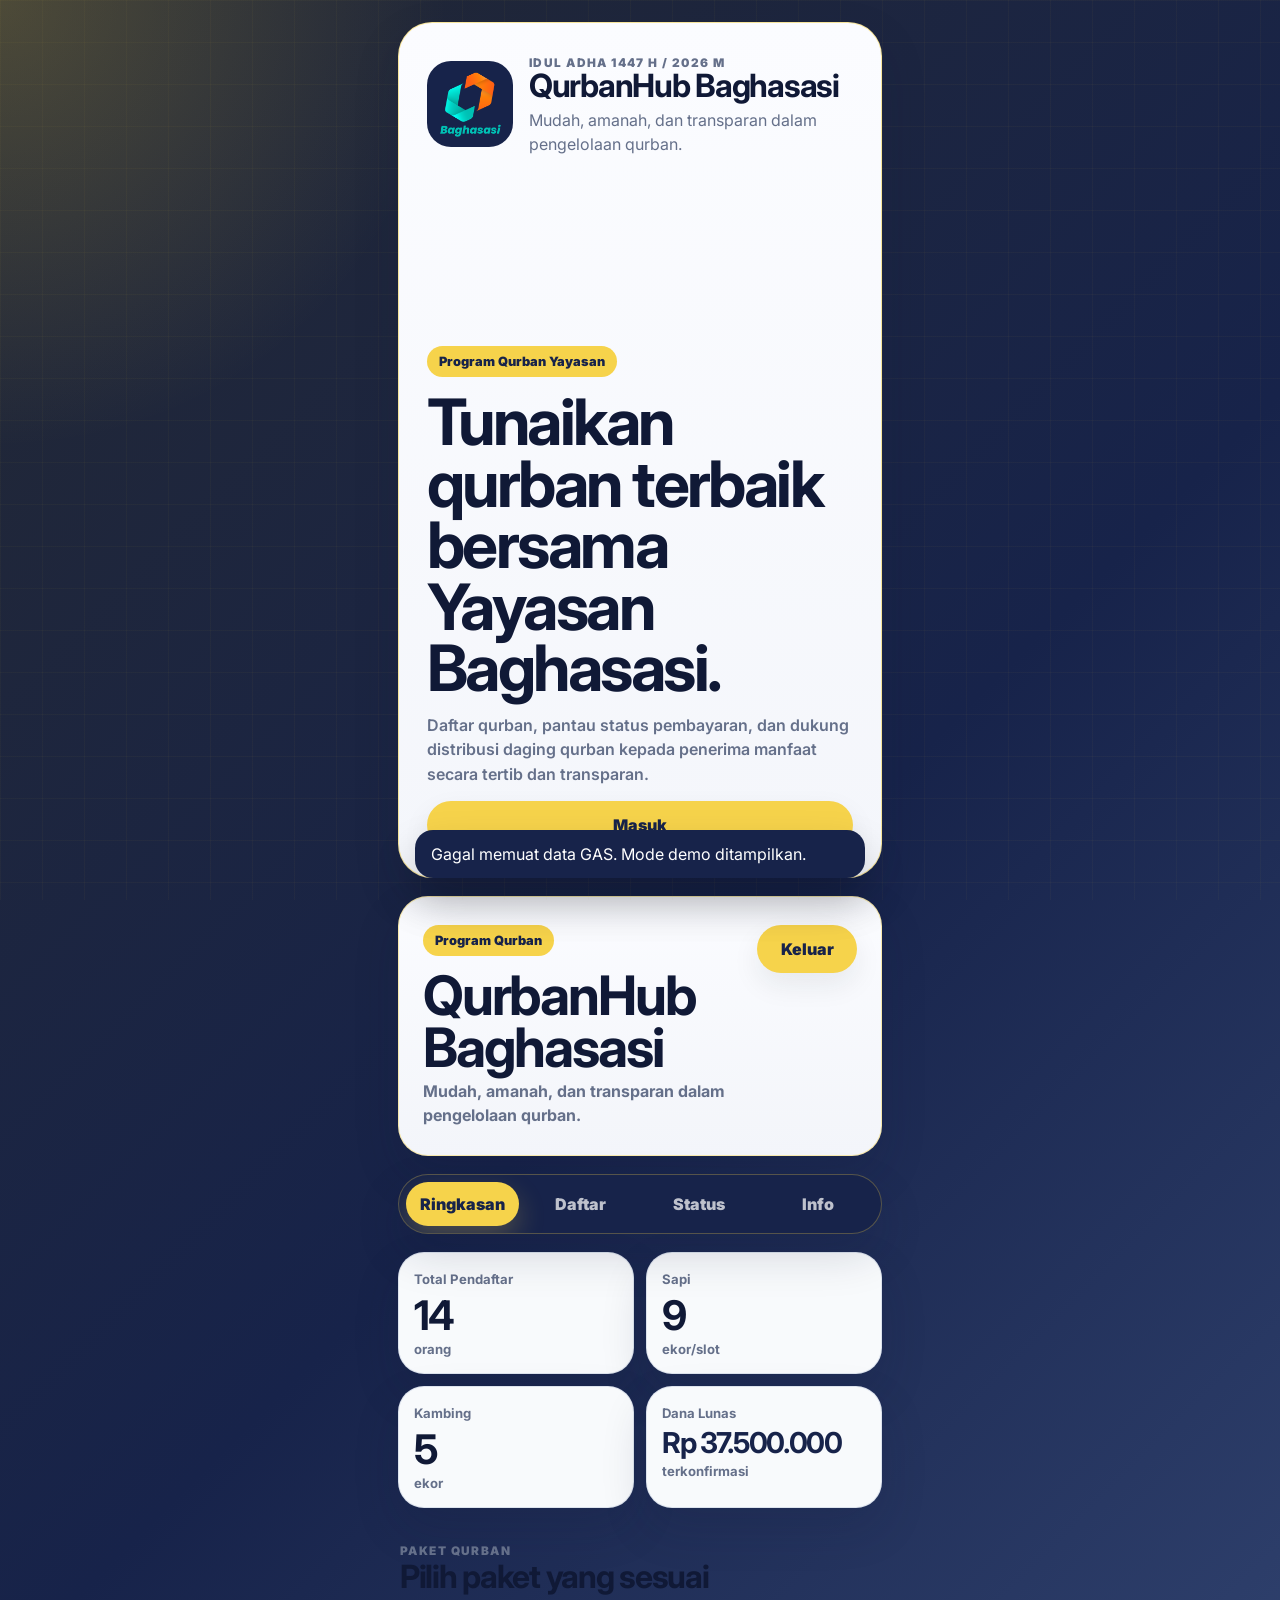
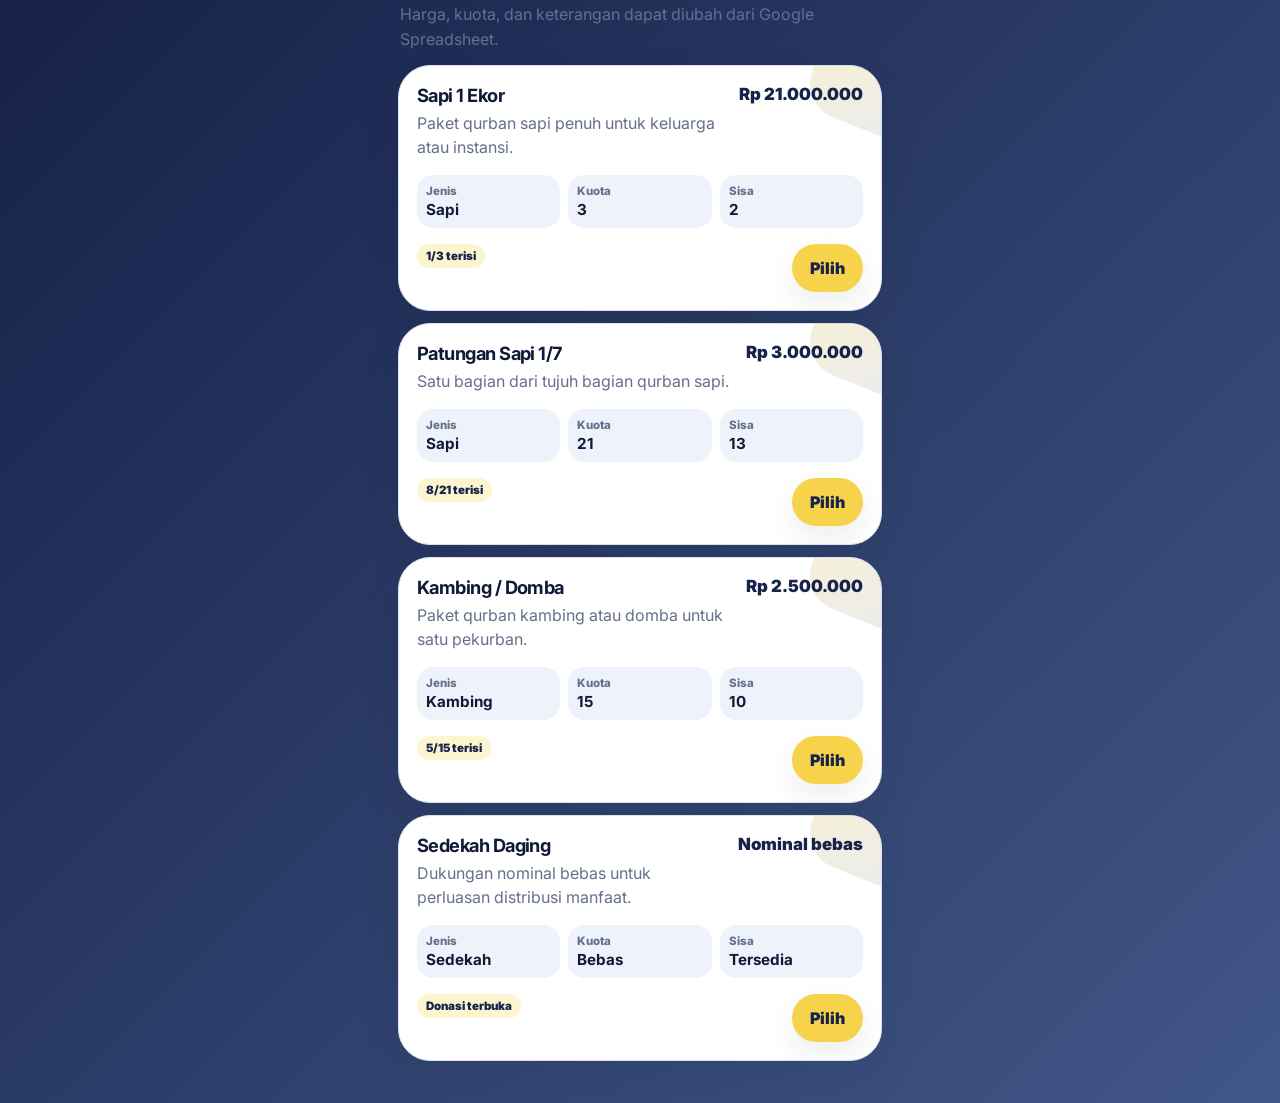
==== commit 7729d1b6: "update" ====
--- a/index.html
+++ b/index.html
@@ -31,6 +31,15 @@
       </header>
 
       <main class="app-content" id="appContent" hidden>
+        <section class="app-hero">
+          <div>
+            <span class="pill">Program Qurban</span>
+            <h2 id="appHeroTitle">QurbanHub Baghasasi</h2>
+            <p id="appHeroSubtitle">Mudah, amanah, dan transparan dalam pengelolaan qurban.</p>
+          </div>
+          <button class="btn secondary" id="btnBackHome" type="button">Keluar</button>
+        </section>
+
         <nav class="tab-nav glass" aria-label="Navigasi informasi qurban">
           <button class="tab-button active" id="tabBtn-ringkasan" type="button" data-tab="ringkasan" aria-controls="tab-ringkasan" aria-selected="true">Ringkasan</button>
           <button class="tab-button" id="tabBtn-daftar" type="button" data-tab="daftar" aria-controls="tab-daftar" aria-selected="false">Daftar</button>
@@ -163,6 +172,18 @@
               <p>Disalurkan kepada penerima manfaat sesuai pendataan panitia.</p>
             </article>
           </section>
+
+          <section class="contact-card glass">
+            <div>
+              <p class="eyebrow">Kontak Panitia</p>
+              <h3>Butuh bantuan?</h3>
+              <p id="contactText">Kontak panitia: -</p>
+            </div>
+            <div class="contact-actions">
+              <a id="btnWhatsapp" class="btn whatsapp" target="_blank" rel="noopener">Hubungi Panitia</a>
+              <button class="btn ghost" id="btnAdmin" type="button">Admin</button>
+            </div>
+          </section>
         </section>
 
         <section class="admin-panel glass" id="adminPanel" hidden>
@@ -179,13 +200,7 @@
         </section>
       </main>
 
-      <footer class="footer" id="appFooter">
-        <p><strong>Yayasan Baghasasi</strong></p>
-        <p id="contactText">Kontak panitia: -</p>
-        <div class="footer-actions">
-          <a id="btnWhatsapp" class="btn whatsapp" target="_blank" rel="noopener">Hubungi Panitia</a>
-          <button class="btn tiny" id="btnAdmin" type="button">Admin</button>
-        </div>
+      <footer class="footer" id="appFooter" hidden>
         <small>Dibuat dengan CakGup Open Project - QurbanHub</small>
       </footer>
     </div>
--- a/style.css
+++ b/style.css
@@ -1,14 +1,15 @@
 :root {
-  --tosca: #00c4b7;
-  --tosca-dark: #009d95;
-  --orange: #ff7a0a;
-  --orange-dark: #e46000;
-  --ink: #17252a;
-  --muted: #667085;
-  --soft: #f4fbfa;
-  --line: rgba(23, 37, 42, 0.08);
-  --card: rgba(255, 255, 255, 0.92);
-  --shadow: 0 24px 70px rgba(5, 35, 36, 0.14);
+  --navy: #17234a;
+  --navy-soft: #263868;
+  --gold: #f6d34b;
+  --gold-dark: #e6bd24;
+  --cream: #fff9e8;
+  --ink: #101936;
+  --muted: #65708a;
+  --soft: #eef3fb;
+  --line: #dbe1ec;
+  --card: #f8fafc;
+  --shadow: 0 20px 46px rgba(16, 25, 54, 0.16);
   --radius-xl: 32px;
   --radius-lg: 24px;
   --radius-md: 18px;
@@ -27,9 +28,8 @@
   font-family: 'Inter', system-ui, -apple-system, BlinkMacSystemFont, 'Segoe UI', sans-serif;
   color: var(--ink);
   background:
-    radial-gradient(circle at top left, rgba(0, 196, 183, 0.24), transparent 34rem),
-    radial-gradient(circle at top right, rgba(255, 122, 10, 0.23), transparent 30rem),
-    linear-gradient(180deg, #f7fffe 0%, #fff8f2 100%);
+    radial-gradient(circle at top left, rgba(246, 211, 75, 0.2), transparent 28rem),
+    linear-gradient(135deg, #232833 0%, #17234a 42%, #415788 100%);
   min-height: 100vh;
 }
 
@@ -63,8 +63,8 @@
   inset: 0;
   pointer-events: none;
   background-image:
-    linear-gradient(rgba(0, 196, 183, 0.03) 1px, transparent 1px),
-    linear-gradient(90deg, rgba(0, 196, 183, 0.03) 1px, transparent 1px);
+    linear-gradient(rgba(246, 211, 75, 0.035) 1px, transparent 1px),
+    linear-gradient(90deg, rgba(246, 211, 75, 0.035) 1px, transparent 1px);
   background-size: 42px 42px;
 }
 
@@ -72,9 +72,8 @@
 .stat-card,
 .info-card {
   background: var(--card);
-  border: 1px solid rgba(255, 255, 255, 0.88);
+  border: 1px solid rgba(219, 225, 236, 0.92);
   box-shadow: var(--shadow);
-  backdrop-filter: blur(14px);
 }
 
 .topbar {
@@ -99,8 +98,10 @@
   justify-content: space-between;
   gap: 26px;
   border-radius: 34px;
-  padding: 18px;
+  padding: 28px;
   overflow: hidden;
+  background: linear-gradient(180deg, #fbfcff 0%, #f4f6fb 100%);
+  border: 1px solid rgba(246, 211, 75, 0.55);
 }
 
 .landing-screen::after {
@@ -111,7 +112,7 @@
   width: 174px;
   height: 174px;
   border-radius: 46px;
-  background: linear-gradient(135deg, rgba(0, 196, 183, 0.26), rgba(255, 122, 10, 0.22));
+  background: linear-gradient(135deg, rgba(246, 211, 75, 0.46), rgba(38, 56, 104, 0.14));
   transform: rotate(16deg);
   z-index: -1;
 }
@@ -121,7 +122,7 @@
   align-items: center;
   gap: 16px;
   border-radius: var(--radius-xl);
-  padding: 16px;
+  padding: 0;
 }
 
 .brand-logo {
@@ -129,7 +130,7 @@
   height: 86px;
   object-fit: contain;
   border-radius: 24px;
-  background: #071313;
+  background: var(--navy);
   padding: 8px;
   flex: 0 0 auto;
 }
@@ -158,10 +159,10 @@
 
 .landing-copy h2 {
   margin: 0;
-  max-width: 11ch;
-  font-size: clamp(2.55rem, 13vw, 4.2rem);
-  line-height: 0.94;
-  letter-spacing: -0.06em;
+  max-width: 12ch;
+  font-size: clamp(2.35rem, 12vw, 4rem);
+  line-height: 0.96;
+  letter-spacing: -0.04em;
 }
 
 .landing-copy p {
@@ -172,7 +173,7 @@
 }
 
 .eyebrow {
-  color: var(--tosca-dark);
+  color: var(--muted);
   font-weight: 900;
   text-transform: uppercase;
   letter-spacing: 0.12em;
@@ -203,6 +204,37 @@
   align-content: start;
 }
 
+.app-hero {
+  display: flex;
+  justify-content: space-between;
+  align-items: flex-start;
+  gap: 18px;
+  padding: 28px 24px;
+  border-radius: 30px;
+  background: linear-gradient(180deg, #fbfcff 0%, #f3f5fa 100%);
+  border: 1px solid rgba(246, 211, 75, 0.45);
+  box-shadow: var(--shadow);
+}
+
+.app-hero h2 {
+  margin: 14px 0 6px;
+  font-size: clamp(2.05rem, 10vw, 3.4rem);
+  line-height: 0.95;
+  letter-spacing: -0.04em;
+}
+
+.app-hero p {
+  margin: 0;
+  color: var(--muted);
+  line-height: 1.5;
+  font-weight: 700;
+}
+
+.app-hero .btn {
+  flex: 0 0 auto;
+  min-width: 100px;
+}
+
 .tab-nav {
   position: sticky;
   top: max(10px, env(safe-area-inset-top));
@@ -213,6 +245,8 @@
   padding: 7px;
   border-radius: 999px;
   overflow: hidden;
+  background: var(--navy);
+  border-color: rgba(246, 211, 75, 0.28);
 }
 
 .tab-button {
@@ -220,16 +254,16 @@
   border: 0;
   border-radius: 999px;
   background: transparent;
-  color: var(--muted);
+  color: rgba(255, 255, 255, 0.72);
   font-weight: 900;
   padding: 0 6px;
   white-space: nowrap;
 }
 
 .tab-button.active {
-  background: linear-gradient(135deg, var(--tosca), var(--tosca-dark));
-  color: #fff;
-  box-shadow: 0 10px 22px rgba(0, 157, 149, 0.2);
+  background: var(--gold);
+  color: var(--navy);
+  box-shadow: 0 12px 28px rgba(246, 211, 75, 0.24);
 }
 
 .tab-panel {
@@ -273,9 +307,9 @@
   width: max-content;
   padding: 8px 12px;
   border-radius: 999px;
-  background: rgba(0, 196, 183, 0.12);
-  color: var(--tosca-dark);
-  font-weight: 800;
+  background: var(--gold);
+  color: var(--navy);
+  font-weight: 900;
   font-size: 0.8rem;
 }
 
@@ -286,7 +320,7 @@
 }
 
 .hero-copy h2 span {
-  color: var(--orange);
+  color: var(--gold-dark);
 }
 
 .hero-copy p {
@@ -333,18 +367,18 @@
 input:focus-visible,
 select:focus-visible,
 textarea:focus-visible {
-  outline: 3px solid rgba(255, 122, 10, 0.42);
+  outline: 3px solid rgba(246, 211, 75, 0.58);
   outline-offset: 3px;
 }
 
 .btn.primary {
-  background: linear-gradient(135deg, var(--tosca), var(--tosca-dark));
-  color: #fff;
+  background: var(--gold);
+  color: var(--navy);
 }
 
 .btn.secondary {
-  background: linear-gradient(135deg, var(--orange), var(--orange-dark));
-  color: #fff;
+  background: var(--gold);
+  color: var(--navy);
 }
 
 .btn.ghost {
@@ -397,7 +431,7 @@
 }
 
 .stat-card.accent strong {
-  color: var(--orange);
+  color: var(--navy);
   font-size: clamp(1.35rem, 5vw, 1.8rem);
 }
 
@@ -446,7 +480,7 @@
   right: -54px;
   top: -54px;
   border-radius: 36px;
-  background: linear-gradient(135deg, rgba(0, 196, 183, 0.14), rgba(255, 122, 10, 0.18));
+  background: linear-gradient(135deg, rgba(246, 211, 75, 0.28), rgba(38, 56, 104, 0.1));
   transform: rotate(22deg);
 }
 
@@ -474,7 +508,7 @@
 
 .price {
   white-space: nowrap;
-  color: var(--orange);
+  color: var(--navy);
   font-size: 1.05rem;
   font-weight: 900;
 }
@@ -508,6 +542,7 @@
 }
 
 .payment-card,
+.contact-card,
 .status-panel,
 .admin-panel,
 .qurban-form {
@@ -515,22 +550,30 @@
   padding: 20px;
 }
 
-.payment-card {
+.payment-card,
+.contact-card {
   display: grid;
   gap: 14px;
 }
 
-.payment-card h3 {
-  margin: 0;
-}
-
-.payment-card p {
+.payment-card h3,
+.contact-card h3 {
+  margin: 0;
+}
+
+.payment-card p,
+.contact-card p {
   margin: 6px 0 0;
   font-size: 1.04rem;
   font-weight: 800;
   color: var(--ink);
 }
 
+.contact-actions {
+  display: grid;
+  gap: 10px;
+}
+
 .qurban-form {
   display: grid;
   gap: 14px;
@@ -543,7 +586,7 @@
 }
 
 label span {
-  color: var(--orange);
+  color: var(--gold-dark);
 }
 
 input,
@@ -561,8 +604,8 @@
 input:focus,
 select:focus,
 textarea:focus {
-  border-color: var(--tosca);
-  box-shadow: 0 0 0 4px rgba(0, 196, 183, 0.12);
+  border-color: var(--gold-dark);
+  box-shadow: 0 0 0 4px rgba(246, 211, 75, 0.24);
 }
 
 textarea {
@@ -588,8 +631,8 @@
   margin-top: 12px;
   border-radius: 20px;
   padding: 14px;
-  background: rgba(0, 196, 183, 0.08);
-  border: 1px dashed rgba(0, 196, 183, 0.28);
+  background: rgba(246, 211, 75, 0.12);
+  border: 1px dashed rgba(38, 56, 104, 0.22);
 }
 
 .status-result.muted {
@@ -658,8 +701,8 @@
   width: max-content;
   padding: 5px 9px;
   border-radius: 999px;
-  background: rgba(255, 122, 10, 0.1);
-  color: var(--orange-dark);
+  background: rgba(246, 211, 75, 0.26);
+  color: var(--navy);
   font-weight: 900;
   font-size: 0.72rem;
 }
@@ -716,7 +759,7 @@
   bottom: 22px;
   transform: translateX(-50%) translateY(120px);
   width: min(92vw, 450px);
-  background: #17252a;
+  background: var(--navy);
   color: #fff;
   border-radius: 18px;
   padding: 14px 16px;
@@ -756,6 +799,15 @@
     grid-template-columns: 1fr auto;
     align-items: center;
   }
+
+  .contact-card {
+    grid-template-columns: 1fr auto;
+    align-items: center;
+  }
+
+  .contact-actions {
+    grid-template-columns: auto auto;
+  }
 }
 
 @media (max-width: 370px) {
@@ -776,6 +828,21 @@
 
   .brand-card {
     padding: 10px;
+  }
+
+  .app-hero {
+    padding: 22px 18px;
+    border-radius: 26px;
+  }
+
+  .app-hero h2 {
+    font-size: 2rem;
+  }
+
+  .app-hero .btn {
+    min-width: 86px;
+    min-height: 44px;
+    padding-inline: 14px;
   }
 
   .quick-stats {
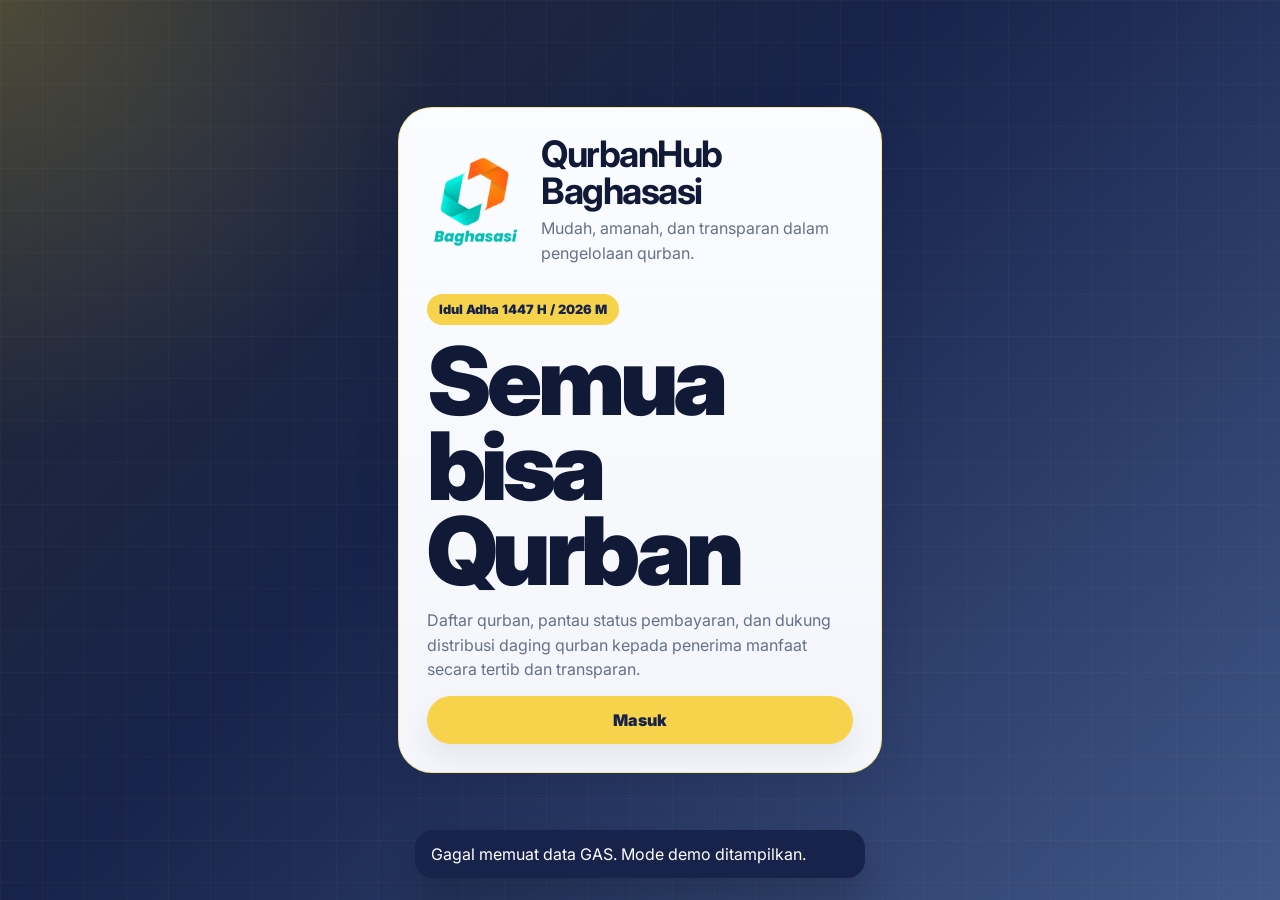
==== commit 378c55f0: "update" ====
--- a/index.html
+++ b/index.html
@@ -17,14 +17,13 @@
         <div class="brand-card">
           <img class="brand-logo" src="assets/logo-baghasasi.png" alt="Logo Yayasan Baghasasi" />
           <div class="brand-text">
-            <p class="eyebrow" id="programYear">Idul Adha 1447 H / 2026 M</p>
             <h1 id="programName">QurbanHub Baghasasi</h1>
             <p id="programSubtitle">Mudah, amanah, dan transparan dalam pengelolaan qurban.</p>
           </div>
         </div>
         <div class="landing-copy">
-          <span class="pill">Program Qurban Yayasan</span>
-          <h2>Tunaikan qurban terbaik bersama Yayasan Baghasasi.</h2>
+          <span class="pill" id="programYear">Idul Adha 1447 H / 2026 M</span>
+          <h2>Semua bisa Qurban</h2>
           <p id="programDescription">Daftar qurban, pantau status pembayaran, dan dukung distribusi daging qurban kepada penerima manfaat secara tertib dan transparan.</p>
           <button class="btn primary full" id="btnEnterApp" type="button">Masuk</button>
         </div>
@@ -41,42 +40,14 @@
         </section>
 
         <nav class="tab-nav glass" aria-label="Navigasi informasi qurban">
-          <button class="tab-button active" id="tabBtn-ringkasan" type="button" data-tab="ringkasan" aria-controls="tab-ringkasan" aria-selected="true">Ringkasan</button>
+          <button class="tab-button active" id="tabBtn-ringkasan" type="button" data-tab="ringkasan" aria-controls="tab-ringkasan" aria-selected="true">Paket Qurban</button>
           <button class="tab-button" id="tabBtn-daftar" type="button" data-tab="daftar" aria-controls="tab-daftar" aria-selected="false">Daftar</button>
           <button class="tab-button" id="tabBtn-status" type="button" data-tab="status" aria-controls="tab-status" aria-selected="false">Status</button>
           <button class="tab-button" id="tabBtn-info" type="button" data-tab="info" aria-controls="tab-info" aria-selected="false">Info</button>
         </nav>
 
         <section class="tab-panel active" id="tab-ringkasan" role="tabpanel" aria-labelledby="tabBtn-ringkasan">
-          <section class="quick-stats" aria-label="Ringkasan program qurban">
-            <article class="stat-card">
-              <span>Total Pendaftar</span>
-              <strong id="statPendaftar">0</strong>
-              <small>orang</small>
-            </article>
-            <article class="stat-card">
-              <span>Sapi</span>
-              <strong id="statSapi">0</strong>
-              <small>ekor/slot</small>
-            </article>
-            <article class="stat-card">
-              <span>Kambing</span>
-              <strong id="statKambing">0</strong>
-              <small>ekor</small>
-            </article>
-            <article class="stat-card accent">
-              <span>Dana Lunas</span>
-              <strong id="statDana">Rp0</strong>
-              <small>terkonfirmasi</small>
-            </article>
-          </section>
-
           <section class="section-block" id="paketQurban">
-            <div class="section-heading">
-              <p class="eyebrow">Paket Qurban</p>
-              <h3>Pilih paket yang sesuai</h3>
-              <p>Harga, kuota, dan keterangan dapat diubah dari Google Spreadsheet.</p>
-            </div>
             <div class="package-list" id="packageList">
               <div class="skeleton-card"></div>
               <div class="skeleton-card"></div>
@@ -86,42 +57,36 @@
 
         <section class="tab-panel" id="tab-daftar" role="tabpanel" aria-labelledby="tabBtn-daftar">
           <section class="section-block form-section" id="formPendaftaran">
-            <div class="section-heading">
-              <p class="eyebrow">Formulir</p>
-              <h3>Pendaftaran Pekurban</h3>
-              <p>Isi data berikut. Panitia akan menghubungi melalui WhatsApp untuk konfirmasi.</p>
-            </div>
-
             <form class="qurban-form glass" id="qurbanForm">
               <label>
-                Nama lengkap <span>*</span>
+                <span class="field-label">Nama lengkap <strong>*</strong></span>
                 <input name="nama" type="text" placeholder="Contoh: Ahmad Baghasasi" required />
               </label>
               <label>
-                Nomor WhatsApp <span>*</span>
+                <span class="field-label">Nomor WhatsApp <strong>*</strong></span>
                 <input name="whatsapp" type="tel" placeholder="Contoh: 62812xxxxxxx" inputmode="tel" required />
               </label>
               <label>
-                Alamat / domisili
-                <textarea name="alamat" rows="2" placeholder="Contoh: Bekasi, Jawa Barat"></textarea>
+                <span class="field-label">Alamat / domisili</span>
+                <input name="alamat" type="text" placeholder="Contoh: Bekasi, Jawa Barat" />
               </label>
               <label>
-                Paket qurban <span>*</span>
+                <span class="field-label">Paket qurban <strong>*</strong></span>
                 <select name="id_paket" id="paketSelect" required>
                   <option value="">Pilih paket</option>
                 </select>
               </label>
               <label>
-                Jumlah bagian <span>*</span>
+                <span class="field-label">Jumlah bagian <strong>*</strong></span>
                 <input name="jumlah_bagian" type="number" min="1" value="1" required />
               </label>
               <label>
-                Nama yang diniatkan <span>*</span>
-                <textarea name="nama_niat" rows="3" placeholder="Nama pekurban/keluarga yang diniatkan" required></textarea>
+                <span class="field-label">Nama yang diniatkan <strong>*</strong></span>
+                <textarea name="nama_niat" rows="2" placeholder="Nama pekurban/keluarga yang diniatkan" required></textarea>
               </label>
               <label>
-                Catatan tambahan
-                <textarea name="catatan" rows="2" placeholder="Catatan untuk panitia, bila ada"></textarea>
+                <span class="field-label">Catatan tambahan</span>
+                <input name="catatan" type="text" placeholder="Catatan untuk panitia, bila ada" />
               </label>
               <button class="btn primary full" type="submit" id="btnSubmit">Kirim Pendaftaran</button>
               <p class="form-note">Dengan mengirim data, Anda menyetujui data digunakan oleh panitia untuk administrasi program qurban.</p>
@@ -155,33 +120,13 @@
             <button class="btn secondary" type="button" id="btnCopyRekening">Salin Rekening</button>
           </section>
 
-          <section class="section-block info-grid">
-            <article class="info-card">
-              <span aria-hidden="true">Lokasi</span>
-              <h4>Lokasi</h4>
-              <p id="programLocation">Bekasi dan sekitarnya</p>
-            </article>
-            <article class="info-card">
-              <span aria-hidden="true">Batas</span>
-              <h4>Batas Daftar</h4>
-              <p id="deadlineText">Menyesuaikan informasi panitia</p>
-            </article>
-            <article class="info-card">
-              <span aria-hidden="true">Amanah</span>
-              <h4>Distribusi</h4>
-              <p>Disalurkan kepada penerima manfaat sesuai pendataan panitia.</p>
-            </article>
-          </section>
-
           <section class="contact-card glass">
             <div>
-              <p class="eyebrow">Kontak Panitia</p>
               <h3>Butuh bantuan?</h3>
               <p id="contactText">Kontak panitia: -</p>
             </div>
             <div class="contact-actions">
               <a id="btnWhatsapp" class="btn whatsapp" target="_blank" rel="noopener">Hubungi Panitia</a>
-              <button class="btn ghost" id="btnAdmin" type="button">Admin</button>
             </div>
           </section>
         </section>
--- a/style.css
+++ b/style.css
@@ -19,6 +19,10 @@
   box-sizing: border-box;
 }
 
+[hidden] {
+  display: none !important;
+}
+
 html {
   scroll-behavior: smooth;
 }
@@ -90,13 +94,20 @@
   display: none;
 }
 
+.landing-mode .app-content {
+  display: none !important;
+}
+
+.app-open .landing-screen {
+  display: none !important;
+}
+
 .landing-screen {
   position: relative;
-  min-height: calc(100svh - 44px);
-  display: flex;
-  flex-direction: column;
-  justify-content: space-between;
-  gap: 26px;
+  min-height: auto;
+  display: grid;
+  align-content: start;
+  gap: 28px;
   border-radius: 34px;
   padding: 28px;
   overflow: hidden;
@@ -119,20 +130,21 @@
 
 .brand-card {
   display: flex;
-  align-items: center;
-  gap: 16px;
+  align-items: stretch;
+  gap: 18px;
   border-radius: var(--radius-xl);
   padding: 0;
 }
 
 .brand-logo {
-  width: 86px;
-  height: 86px;
+  width: 96px;
+  height: auto;
   object-fit: contain;
-  border-radius: 24px;
-  background: var(--navy);
-  padding: 8px;
+  border-radius: 0;
+  background: transparent;
+  padding: 0;
   flex: 0 0 auto;
+  align-self: stretch;
 }
 
 .brand-text h1,
@@ -144,12 +156,19 @@
 }
 
 .brand-text h1 {
-  font-size: clamp(1.48rem, 5vw, 2rem);
+  font-size: clamp(1.65rem, 6vw, 2.28rem);
   line-height: 1.02;
 }
 
 .brand-text p {
-  margin: 5px 0 0;
+  margin: 6px 0 0;
+}
+
+.brand-text {
+  display: flex;
+  flex-direction: column;
+  justify-content: center;
+  min-height: 96px;
 }
 
 .landing-copy {
@@ -159,17 +178,19 @@
 
 .landing-copy h2 {
   margin: 0;
-  max-width: 12ch;
-  font-size: clamp(2.35rem, 12vw, 4rem);
-  line-height: 0.96;
-  letter-spacing: -0.04em;
+  max-width: 9ch;
+  font-size: clamp(3.25rem, 17vw, 5.9rem);
+  line-height: 0.9;
+  letter-spacing: -0.05em;
+  font-weight: 900;
 }
 
 .landing-copy p {
   margin: 0;
   color: var(--muted);
   line-height: 1.55;
-  font-weight: 600;
+  font-size: 1rem;
+  font-weight: 400;
 }
 
 .eyebrow {
@@ -192,6 +213,11 @@
 .dialog-card p {
   color: var(--muted);
   line-height: 1.55;
+}
+
+#programSubtitle {
+  font-size: 1rem;
+  font-weight: 400;
 }
 
 main {
@@ -547,46 +573,88 @@
 .admin-panel,
 .qurban-form {
   border-radius: var(--radius-xl);
-  padding: 20px;
+  padding: 18px;
 }
 
 .payment-card,
 .contact-card {
   display: grid;
-  gap: 14px;
-}
-
-.payment-card h3,
-.contact-card h3 {
-  margin: 0;
-}
-
-.payment-card p,
-.contact-card p {
+  gap: 16px;
+  align-items: center;
+}
+
+.payment-card h3 {
+  margin: 0;
+  font-size: clamp(1.1rem, 4.6vw, 1.45rem);
+  line-height: 1.2;
+}
+
+.payment-card p {
   margin: 6px 0 0;
   font-size: 1.04rem;
   font-weight: 800;
   color: var(--ink);
 }
 
+.payment-card p:empty {
+  display: none;
+}
+
+.contact-card h3 {
+  margin: 6px 0 8px;
+  font-size: clamp(1.25rem, 5vw, 1.7rem);
+  line-height: 1.05;
+}
+
+.contact-card p {
+  margin: 0;
+  color: var(--muted);
+  font-size: 0.95rem;
+  font-weight: 700;
+  line-height: 1.4;
+}
+
+.contact-card p span {
+  display: block;
+  margin-top: 2px;
+  color: var(--ink);
+  font-size: 1.15rem;
+  font-weight: 900;
+}
+
 .contact-actions {
-  display: grid;
+  display: flex;
+  flex-wrap: wrap;
   gap: 10px;
 }
 
+.contact-actions .btn {
+  flex: 1 1 150px;
+  min-height: 50px;
+}
+
 .qurban-form {
   display: grid;
-  gap: 14px;
+  gap: 10px;
 }
 
 label {
   display: grid;
-  gap: 8px;
+  gap: 6px;
   font-weight: 800;
-}
-
-label span {
+  font-size: 0.92rem;
+}
+
+.field-label {
+  display: inline-flex;
+  align-items: center;
+  gap: 4px;
+  color: var(--ink);
+}
+
+.field-label strong {
   color: var(--gold-dark);
+  font-size: 0.95em;
 }
 
 input,
@@ -594,11 +662,24 @@
 textarea {
   width: 100%;
   border: 1px solid var(--line);
-  border-radius: 18px;
-  padding: 14px 15px;
+  border-radius: 16px;
+  padding: 11px 13px;
   background: rgba(255, 255, 255, 0.92);
   color: var(--ink);
   outline: none;
+  min-height: 46px;
+  font-weight: 500;
+}
+
+select {
+  font-weight: 700;
+}
+
+input::placeholder,
+textarea::placeholder {
+  color: #707887;
+  font-weight: 500;
+  opacity: 1;
 }
 
 input:focus,
@@ -610,11 +691,36 @@
 
 textarea {
   resize: vertical;
+  min-height: 74px;
 }
 
 .form-note {
   margin: 0;
-  font-size: 0.82rem;
+  font-size: 0.75rem;
+  text-align: center;
+}
+
+.qurban-form .btn.full {
+  margin-top: 4px;
+  min-height: 48px;
+}
+
+.qurban-form input::placeholder,
+.qurban-form textarea::placeholder {
+  font-size: 0.92rem;
+  font-weight: 500;
+}
+
+.qurban-form .form-note {
+  max-width: 34ch;
+  justify-self: center;
+}
+
+.qurban-form label:has(input[name="jumlah_bagian"]) {
+  max-width: 170px;
+}
+
+.qurban-form label:has(input[name="jumlah_bagian"]) input {
   text-align: center;
 }
 
@@ -801,12 +907,12 @@
   }
 
   .contact-card {
-    grid-template-columns: 1fr auto;
+    grid-template-columns: 1fr;
     align-items: center;
   }
 
   .contact-actions {
-    grid-template-columns: auto auto;
+    justify-content: stretch;
   }
 }
 
@@ -816,18 +922,25 @@
   }
 
   .landing-screen {
-    min-height: calc(100svh - 24px);
     border-radius: 28px;
     padding: 14px;
   }
 
   .brand-logo {
-    width: 72px;
-    height: 72px;
+    width: 78px;
   }
 
   .brand-card {
-    padding: 10px;
+    gap: 12px;
+    padding: 0;
+  }
+
+  .brand-text {
+    min-height: 78px;
+  }
+
+  .brand-text h1 {
+    font-size: 1.62rem;
   }
 
   .app-hero {
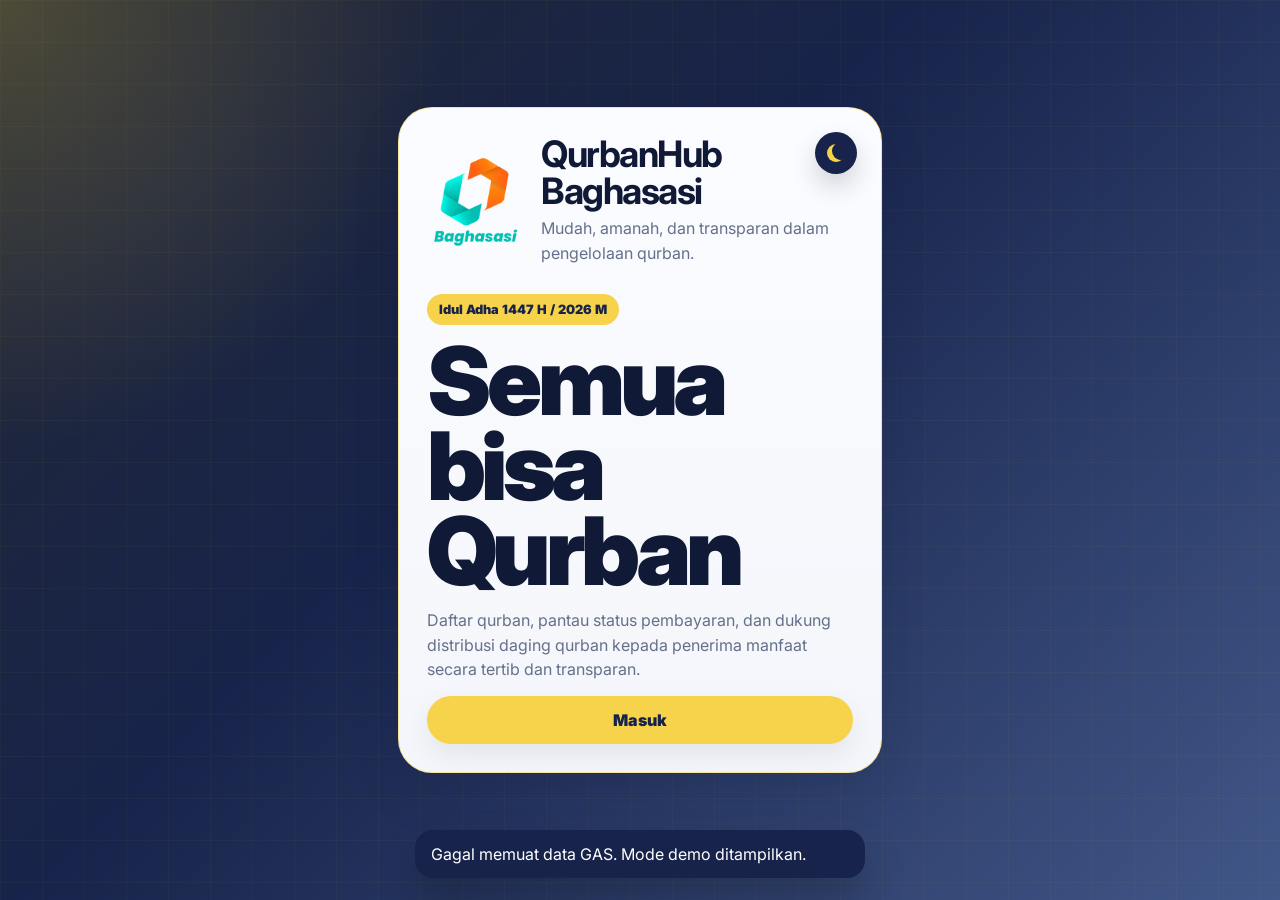
==== commit 7d8272dc: "update" ====
--- a/index.html
+++ b/index.html
@@ -9,11 +9,14 @@
     <link rel="preconnect" href="https://fonts.googleapis.com" />
     <link rel="preconnect" href="https://fonts.gstatic.com" crossorigin />
     <link href="https://fonts.googleapis.com/css2?family=Inter:wght@400;500;600;700;800;900&display=swap" rel="stylesheet" />
-    <link rel="stylesheet" href="style.css" />
+    <link rel="stylesheet" href="style.css?v=20260527-certificate" />
   </head>
   <body class="landing-mode">
     <div class="app-shell">
       <header class="topbar landing-screen glass" id="landingScreen">
+        <button class="admin-fab" id="btnAdmin" type="button" aria-label="Masuk panel admin">
+          <span aria-hidden="true"></span>
+        </button>
         <div class="brand-card">
           <img class="brand-logo" src="assets/logo-baghasasi.png" alt="Logo Yayasan Baghasasi" />
           <div class="brand-text">
@@ -115,7 +118,7 @@
               <p class="eyebrow">Pembayaran</p>
               <h3 id="bankTitle">Rekening Qurban</h3>
               <p id="bankAccount">Memuat rekening...</p>
-              <small id="bankName">Atas nama Yayasan Baghasasi</small>
+              <small id="bankName">Atas nama Baghasasi</small>
             </div>
             <button class="btn secondary" type="button" id="btnCopyRekening">Salin Rekening</button>
           </section>
@@ -123,7 +126,6 @@
           <section class="contact-card glass">
             <div>
               <h3>Butuh bantuan?</h3>
-              <p id="contactText">Kontak panitia: -</p>
             </div>
             <div class="contact-actions">
               <a id="btnWhatsapp" class="btn whatsapp" target="_blank" rel="noopener">Hubungi Panitia</a>
@@ -164,7 +166,7 @@
 
     <div class="toast" id="toast" role="status" aria-live="polite"></div>
 
-    <script src="config.js"></script>
-    <script src="app.js"></script>
+    <script src="config.js?v=20260527-certificate"></script>
+    <script src="app.js?v=20260527-certificate"></script>
   </body>
 </html>
--- a/style.css
+++ b/style.css
@@ -128,6 +128,51 @@
   z-index: -1;
 }
 
+.admin-fab {
+  position: absolute;
+  top: 24px;
+  right: 24px;
+  z-index: 2;
+  width: 42px;
+  height: 42px;
+  display: grid;
+  place-items: center;
+  border: 0;
+  border-radius: 999px;
+  background: var(--navy);
+  box-shadow: 0 12px 24px rgba(16, 25, 54, 0.18);
+  transition: transform 160ms ease, box-shadow 160ms ease, background 160ms ease;
+}
+
+.admin-fab:hover {
+  transform: translateY(-1px);
+  background: var(--navy-soft);
+  box-shadow: 0 16px 30px rgba(16, 25, 54, 0.24);
+}
+
+.admin-fab span {
+  position: relative;
+  width: 18px;
+  height: 18px;
+  border-radius: 999px;
+  background: var(--gold);
+}
+
+.admin-fab span::after {
+  content: '';
+  position: absolute;
+  top: -2px;
+  right: -5px;
+  width: 18px;
+  height: 18px;
+  border-radius: 999px;
+  background: var(--navy);
+}
+
+.admin-fab:hover span::after {
+  background: var(--navy-soft);
+}
+
 .brand-card {
   display: flex;
   align-items: stretch;
@@ -253,7 +298,8 @@
   margin: 0;
   color: var(--muted);
   line-height: 1.5;
-  font-weight: 700;
+  font-size: 0.95rem;
+  font-weight: 400;
 }
 
 .app-hero .btn {
@@ -745,6 +791,21 @@
   color: var(--muted);
 }
 
+.status-entry {
+  display: flex;
+  align-items: center;
+  justify-content: space-between;
+  gap: 14px;
+}
+
+.certificate-button {
+  flex: 0 0 auto;
+  min-height: 40px;
+  padding: 10px 16px;
+  font-size: 0.86rem;
+  white-space: nowrap;
+}
+
 .info-grid {
   grid-template-columns: 1fr;
 }
@@ -926,6 +987,13 @@
     padding: 14px;
   }
 
+  .admin-fab {
+    top: 18px;
+    right: 18px;
+    width: 38px;
+    height: 38px;
+  }
+
   .brand-logo {
     width: 78px;
   }
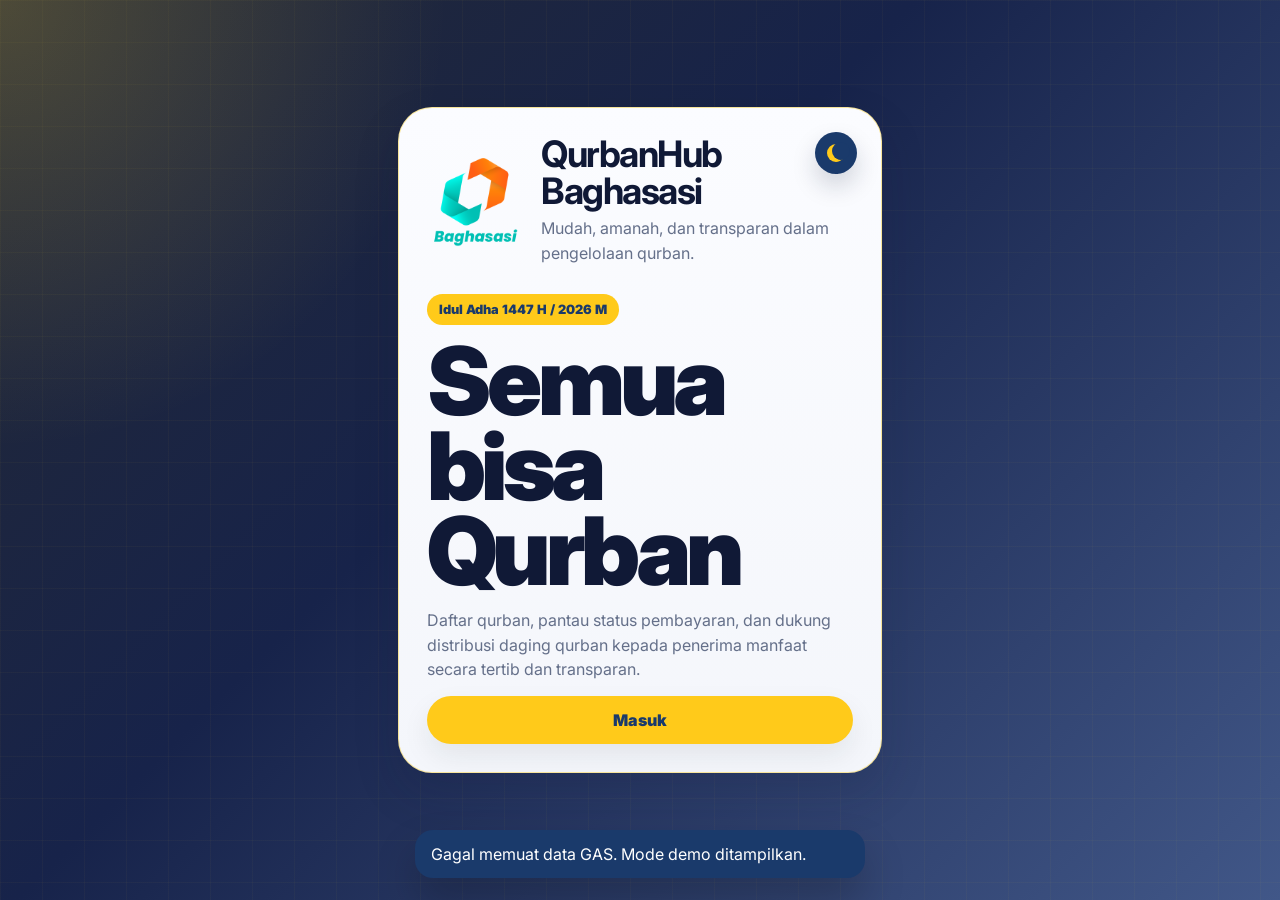
==== commit 706d3e87: "update" ====
--- a/index.html
+++ b/index.html
@@ -9,7 +9,7 @@
     <link rel="preconnect" href="https://fonts.googleapis.com" />
     <link rel="preconnect" href="https://fonts.gstatic.com" crossorigin />
     <link href="https://fonts.googleapis.com/css2?family=Inter:wght@400;500;600;700;800;900&display=swap" rel="stylesheet" />
-    <link rel="stylesheet" href="style.css?v=20260527-certificate" />
+    <link rel="stylesheet" href="style.css?v=20260527-colors" />
   </head>
   <body class="landing-mode">
     <div class="app-shell">
--- a/style.css
+++ b/style.css
@@ -1,7 +1,9 @@
 :root {
-  --navy: #17234a;
+  --primary: #1A3A6B;
+  --accent: #FFCA1A;
+  --navy: var(--primary);
   --navy-soft: #263868;
-  --gold: #f6d34b;
+  --gold: var(--accent);
   --gold-dark: #e6bd24;
   --cream: #fff9e8;
   --ink: #101936;
